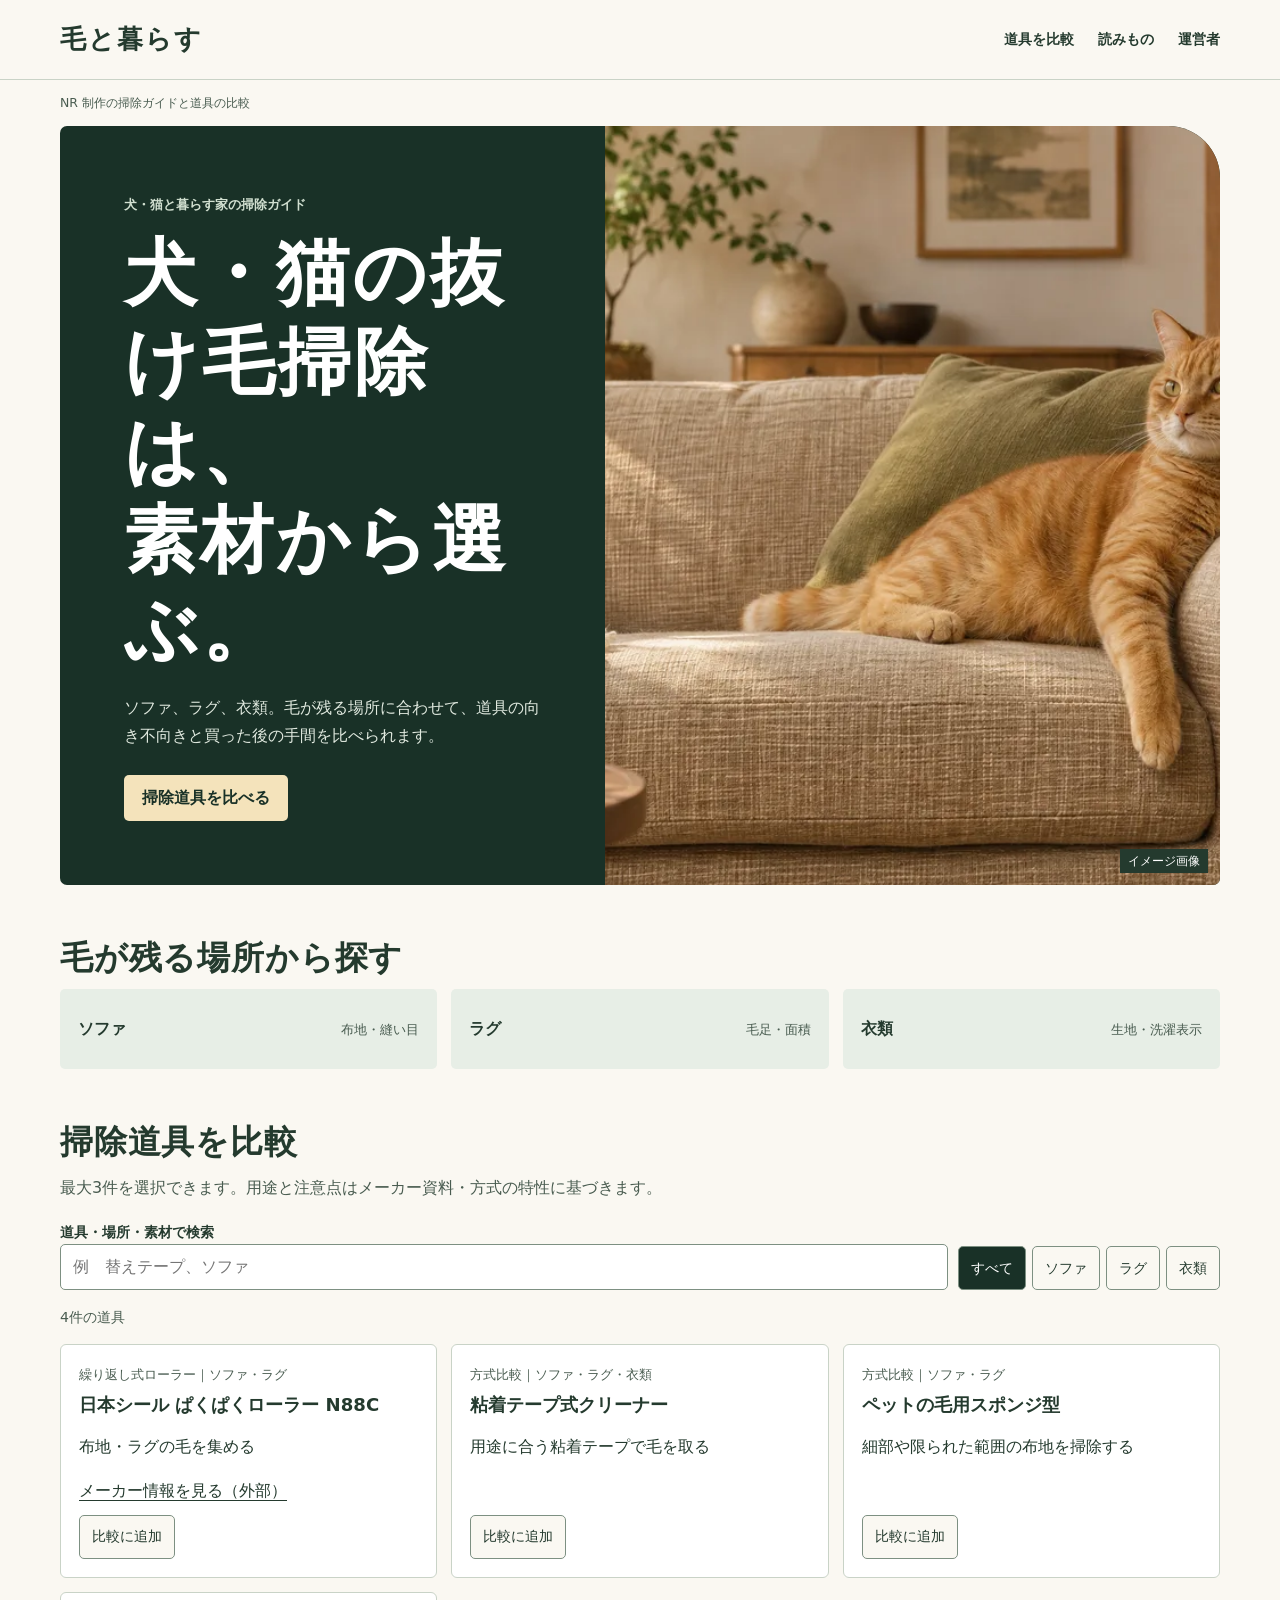
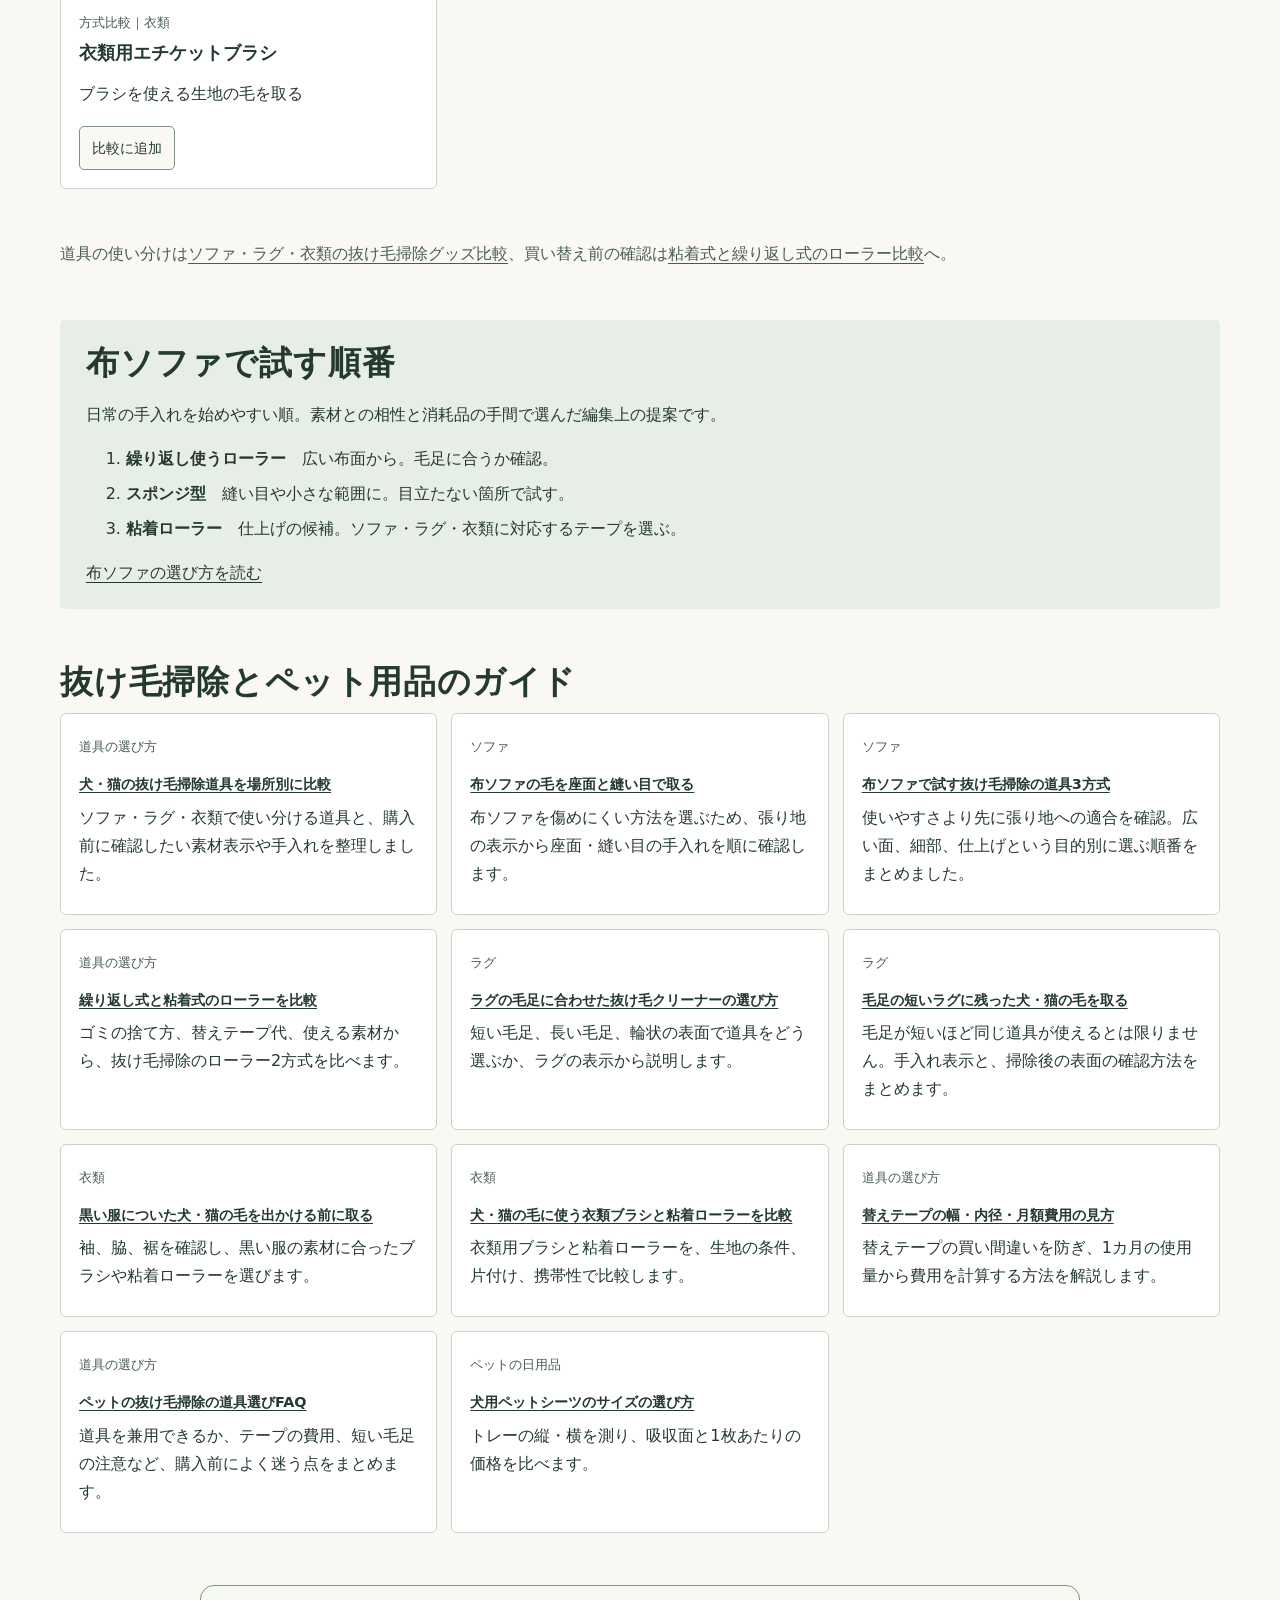
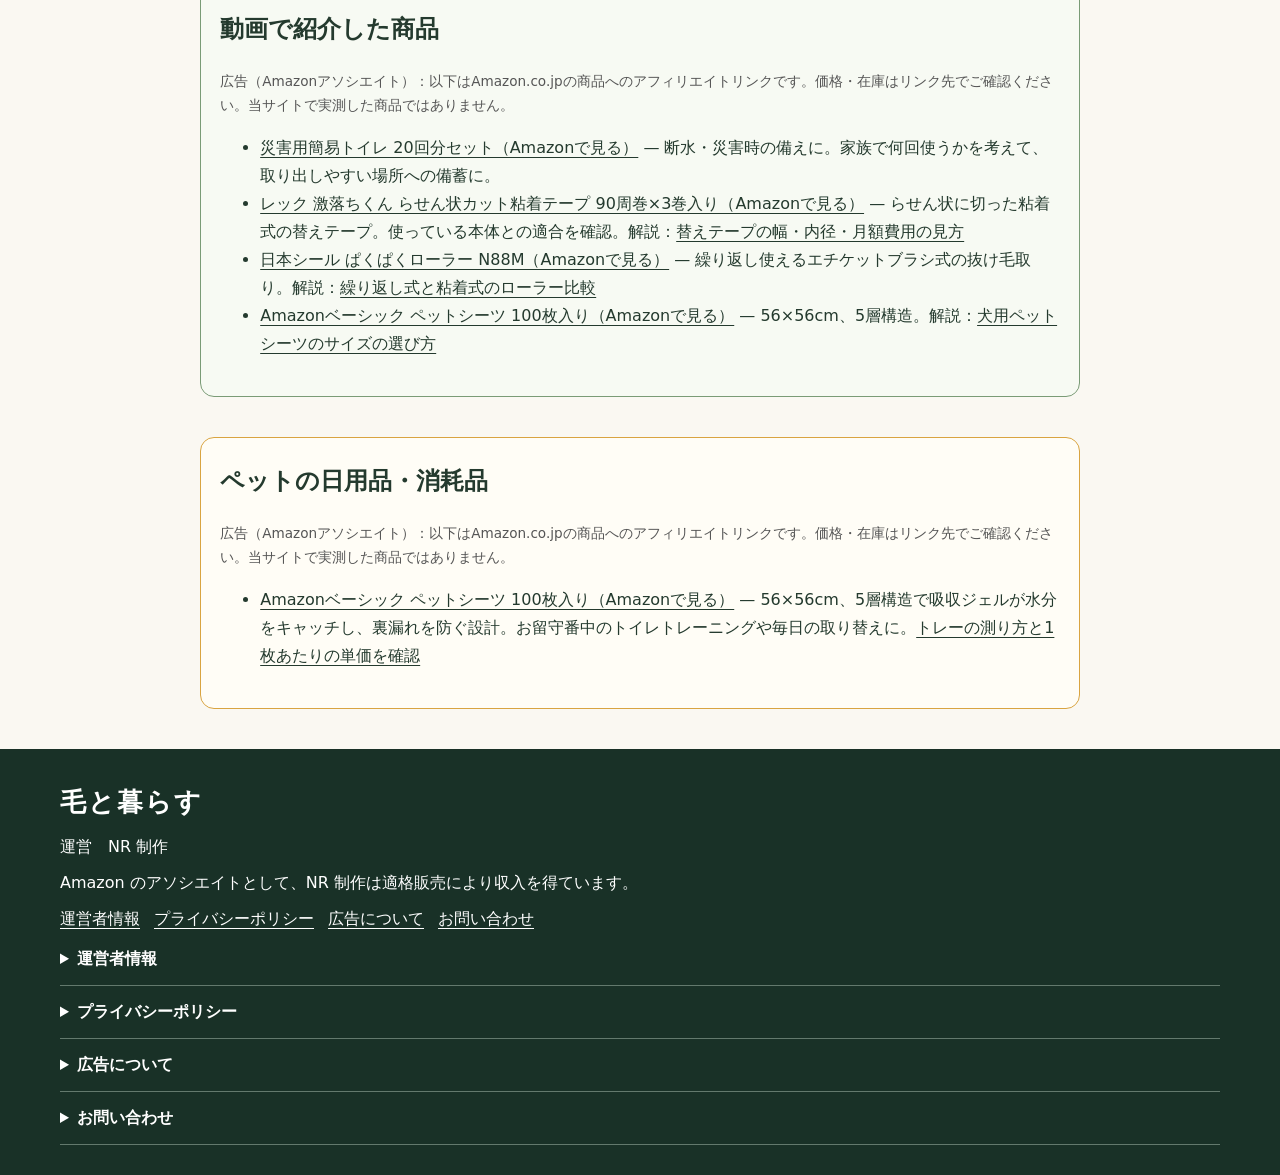
==== index.html @ 3b53f688 "毛と暮らすの検索向けメタデータと商品比較ガイドを強化" ====
<!doctype html>
<html lang="ja">
<head>
<meta charset="utf-8">
<meta name="viewport" content="width=device-width, initial-scale=1">

<meta name="description" content="犬・猫の抜け毛を布ソファ・ラグ・服から取る方法を場所別に解説。粘着ローラー、繰り返し式ローラー、衣類ブラシを比較できます。">
<title>犬・猫の抜け毛掃除ガイド｜ソファ・ラグ・服の毛取り｜毛と暮らす</title><link rel="canonical" href="https://higenori36-beep.github.io/ketokurasu/">
<meta property="og:locale" content="ja_JP">
<meta property="og:site_name" content="毛と暮らす">
<meta property="og:type" content="website">
<meta property="og:title" content="犬・猫の抜け毛掃除ガイド｜ソファ・ラグ・服の毛取り｜毛と暮らす">
<meta property="og:description" content="犬・猫の抜け毛を布ソファ・ラグ・服から取る方法を場所別に解説。粘着ローラー、繰り返し式ローラー、衣類ブラシを比較できます。">
<meta property="og:url" content="https://higenori36-beep.github.io/ketokurasu/">
<meta property="og:image" content="https://higenori36-beep.github.io/ketokurasu/assets/sofa-cat.webp">
<meta property="og:image:width" content="1000">
<meta property="og:image:height" content="667">
<meta property="og:image:alt" content="リネン調のソファでくつろぐ茶トラの猫">
<meta name="twitter:card" content="summary_large_image">
<script type="application/ld+json">
{
  "@context": "https://schema.org",
  "@type": "WebSite",
  "name": "毛と暮らす",
  "url": "https://higenori36-beep.github.io/ketokurasu/",
  "inLanguage": "ja"
}
</script>
<style>
:root{--ink:#243a2e;--deep:#193127;--pale:#e7eee6;--bg:#faf8f2;--white:#fff;--line:#c9d3c7;--soft:#495c50;--warm:#f4e3bb}
*{box-sizing:border-box}body{margin:0;background:var(--bg);color:var(--ink);font:16px/1.75 system-ui,"Yu Gothic",Meiryo,sans-serif}a{color:inherit;text-underline-offset:.24em}button,input{font:inherit;color:inherit}button{cursor:pointer}button:focus-visible,a:focus-visible,input:focus-visible,summary:focus-visible{outline:3px solid #9d4e20;outline-offset:4px}img{display:block;width:100%;object-fit:cover}.wrap{width:min(1160px,calc(100% - 56px));margin:auto}.skip{position:absolute;left:12px;top:-100px;background:white;padding:8px;z-index:5}.skip:focus{top:8px}.sitehead{border-bottom:1px solid var(--line)}.headinner{min-height:79px;display:flex;align-items:center;justify-content:space-between;gap:12px}.brand{font-family:"Yu Mincho","Hiragino Mincho ProN",serif;font-weight:800;font-size:1.65rem;text-decoration:none;letter-spacing:.08em}.headinner nav{display:flex;gap:24px;font-size:.89rem;font-weight:650;flex-wrap:wrap}.headinner nav a{text-decoration:none}.notice{font-size:.78rem;margin:12px auto;color:var(--soft)}
.hero{display:grid;grid-template-columns:.94fr 1.06fr;overflow:hidden;border-radius:7px 52px 7px 7px;background:var(--deep);color:#fff}.herotext{padding:clamp(25px,5vw,68px);align-self:center}.herotext small{color:#d1dfd0;font-weight:740}.hero h1{font-family:"Yu Mincho","Hiragino Mincho ProN",serif;line-height:1.22;font-size:clamp(2.25rem,5.7vw,4.75rem);letter-spacing:.04em;margin:11px 0 20px}.hero p{margin:0 0 25px;color:#e0e9df}.hero figure{margin:0;position:relative;min-height:340px}.hero img{height:100%;position:absolute;inset:0;object-position:60% center}.hero figcaption{position:absolute;bottom:12px;right:12px;background:#243a2e;color:white;font-size:.72rem;padding:2px 8px}.cta{display:inline-flex;align-items:center;min-height:44px;border:1px solid transparent;padding:8px 17px;border-radius:5px;background:var(--warm);color:var(--deep);font-weight:750;text-decoration:none}.section{margin:52px 0}.section h2{font-size:clamp(1.4rem,3vw,2.05rem);line-height:1.3;margin:0 0 10px;letter-spacing:.025em}.sectionintro{color:var(--soft);margin:0 0 18px}
.places,.articles,.products{display:grid;grid-template-columns:repeat(3,minmax(0,1fr));gap:14px}.place{background:var(--pale);padding:15px 18px;min-height:80px;display:flex;align-items:center;justify-content:space-between;border-radius:5px;text-decoration:none;font-weight:750}.place span{font-size:.83rem;color:var(--soft);font-weight:500}
.tools{display:flex;flex-wrap:wrap;gap:10px;align-items:flex-end;margin:15px 0}.search{flex:1 1 235px}.search label{display:block;font-size:.86rem;font-weight:750}.search input{width:100%;min-height:44px;background:white;border-radius:5px;border:1px solid #7d9082;padding:8px 12px}.tabs{display:flex;gap:6px;flex-wrap:wrap}.pill,.comparebtn{border:1px solid #7d9082;background:var(--bg);border-radius:5px;padding:6px 12px;min-height:44px;font-size:.89rem}.pill[aria-pressed=true],.comparebtn[aria-pressed=true]{background:var(--deep);color:white}.status{min-height:1.6em;color:var(--soft);font-size:.88rem}.tile{padding:18px;background:white;border:1px solid var(--line);border-radius:6px}.tile h3{line-height:1.35;font-size:1.13rem;margin:7px 0}.tile p{margin:8px 0}.tile small{color:var(--soft)}.tile a{display:inline-block;margin-top:8px}.tile .comparebtn{margin-top:10px;display:block}.product-actions{margin-top:auto}.products .tile{display:flex;flex-direction:column}.tablewrap{overflow-x:auto}.data{border-collapse:collapse;width:100%;margin:12px 0;background:white}.data th,.data td{padding:9px 12px;text-align:left;border:1px solid var(--line);vertical-align:top;min-width:122px}.data th{background:var(--pale)}.ranking{padding:22px 26px;background:var(--pale);border-radius:5px}.ranking li{margin:7px 0}.articles .tile a{font-size:.9rem}.articles .tile a span{position:absolute;width:1px;height:1px;overflow:hidden;clip-path:inset(50%);white-space:nowrap}.articles details{margin:10px 0 0}.articles summary{font-weight:750;cursor:pointer}.articles details h4{margin:12px 0 0}.articles details p{font-size:.92rem}.sitefoot{background:var(--deep);color:white;padding:30px 0}.sitefoot p{margin:8px 0}.sitefoot nav{display:flex;flex-wrap:wrap;gap:14px}.sitefoot details{padding:12px 0;border-bottom:1px solid #63796d}.sitefoot summary{cursor:pointer;font-weight:750}.sitefoot details p{max-width:730px}.muted{color:var(--soft)}[hidden]{display:none!important}
@media(max-width:730px){.wrap{width:calc(100% - 28px)}.headinner{min-height:70px;gap:9px}.brand{font-size:1.36rem}.headinner nav{gap:9px;font-size:.75rem}.hero{grid-template-columns:1fr;border-radius:6px 32px 6px 6px}.hero figure{min-height:220px;aspect-ratio:1.65}.hero h1{margin:9px 0 13px}.hero p{margin-bottom:16px}.section{margin:34px 0}.places{gap:6px}.place{display:block;min-height:61px;padding:8px;font-size:.93rem}.place span{display:block;font-size:.73rem}.articles,.products{grid-template-columns:1fr}.tile{padding:15px}}
</style>
</head>
<body>
<a class="skip" href="#main">本文へ</a>
<header class="sitehead"><div class="wrap headinner"><a class="brand" href="#main">毛と暮らす</a><nav aria-label="主要メニュー"><a href="#catalog">道具を比較</a><a href="#guides">読みもの</a><a href="#about">運営者</a></nav></div></header>
<p class="wrap notice">NR 制作の掃除ガイドと道具の比較</p>
<main class="wrap" id="main">
<section class="hero" aria-labelledby="title"><div class="herotext"><small>犬・猫と暮らす家の掃除ガイド</small><h1 id="title">犬・猫の抜け毛掃除は、<br>素材から選ぶ。</h1><p>ソファ、ラグ、衣類。毛が残る場所に合わせて、道具の向き不向きと買った後の手間を比べられます。</p><a class="cta" href="#catalog">掃除道具を比べる</a></div><figure><img src="assets/sofa-cat.webp" alt="リネン調のソファでくつろぐ茶トラの猫" width="1000" height="667" fetchpriority="high"><figcaption>イメージ画像</figcaption></figure></section>
<section class="section" aria-labelledby="places-title"><h2 id="places-title">毛が残る場所から探す</h2><div class="places"><a class="place" data-place="ソファ" href="#catalog">ソファ <span>布地・縫い目</span></a><a class="place" data-place="ラグ" href="#catalog">ラグ <span>毛足・面積</span></a><a class="place" data-place="衣類" href="#catalog">衣類 <span>生地・洗濯表示</span></a></div></section>
<section class="section" id="catalog" aria-labelledby="catalog-title"><h2 id="catalog-title">掃除道具を比較</h2><p class="sectionintro">最大3件を選択できます。用途と注意点はメーカー資料・方式の特性に基づきます。</p>
<div class="tools"><div class="search"><label for="query">道具・場所・素材で検索</label><input id="query" type="search" placeholder="例　替えテープ、ソファ"></div><div class="tabs" aria-label="場所で絞り込む"><button class="pill" data-filter="すべて" aria-pressed="true">すべて</button><button class="pill" data-filter="ソファ" aria-pressed="false">ソファ</button><button class="pill" data-filter="ラグ" aria-pressed="false">ラグ</button><button class="pill" data-filter="衣類" aria-pressed="false">衣類</button></div></div>
<p class="status" id="results" role="status"></p>
<div class="products" id="products"></div>
<p class="status" id="compare-status" role="status"></p>
<div id="comparison" hidden><h3>選んだ道具</h3><div class="tablewrap" tabindex="0" role="region" aria-label="比較表"><table class="data"><thead><tr><th scope="col">道具</th><th scope="col">対象</th><th scope="col">消耗品・手入れ</th><th scope="col">購入前の注意</th></tr></thead><tbody id="compare-body"></tbody></table></div><button class="pill" id="clear">比較をクリア</button></div>
<p class="sectionintro">道具の使い分けは<a href="guide/tools-by-surface.html">ソファ・ラグ・衣類の抜け毛掃除グッズ比較</a>、買い替え前の確認は<a href="guide/roller-types.html">粘着式と繰り返し式のローラー比較</a>へ。</p>
<noscript><p>絞り込みと選択式の比較表を使うにはJavaScriptを有効にしてください。</p></noscript></section>
<section class="section ranking" aria-labelledby="rank-title"><h2 id="rank-title">布ソファで試す順番</h2><p>日常の手入れを始めやすい順。素材との相性と消耗品の手間で選んだ編集上の提案です。</p><ol><li><strong>繰り返し使うローラー</strong>　広い布面から。毛足に合うか確認。</li><li><strong>スポンジ型</strong>　縫い目や小さな範囲に。目立たない箇所で試す。</li><li><strong>粘着ローラー</strong>　仕上げの候補。ソファ・ラグ・衣類に対応するテープを選ぶ。</li></ol><a href="guide/sofa-seams.html">布ソファの選び方を読む</a></section>
<section class="section" id="guides"><h2>抜け毛掃除とペット用品のガイド</h2><div class="articles"><article class="tile"><small>道具の選び方</small><h3><a href="guide/tools-by-surface.html">犬・猫の抜け毛掃除道具を場所別に比較</a></h3><p>ソファ・ラグ・衣類で使い分ける道具と、購入前に確認したい素材表示や手入れを整理しました。</p></article><article class="tile"><small>ソファ</small><h3><a href="guide/sofa-seams.html">布ソファの毛を座面と縫い目で取る</a></h3><p>布ソファを傷めにくい方法を選ぶため、張り地の表示から座面・縫い目の手入れを順に確認します。</p></article><article class="tile"><small>ソファ</small><h3><a href="guide/sofa-order.html">布ソファで試す抜け毛掃除の道具3方式</a></h3><p>使いやすさより先に張り地への適合を確認。広い面、細部、仕上げという目的別に選ぶ順番をまとめました。</p></article><article class="tile"><small>道具の選び方</small><h3><a href="guide/roller-types.html">繰り返し式と粘着式のローラーを比較</a></h3><p>ゴミの捨て方、替えテープ代、使える素材から、抜け毛掃除のローラー2方式を比べます。</p></article><article class="tile"><small>ラグ</small><h3><a href="guide/rug-pile.html">ラグの毛足に合わせた抜け毛クリーナーの選び方</a></h3><p>短い毛足、長い毛足、輪状の表面で道具をどう選ぶか、ラグの表示から説明します。</p></article><article class="tile"><small>ラグ</small><h3><a href="guide/short-rug.html">毛足の短いラグに残った犬・猫の毛を取る</a></h3><p>毛足が短いほど同じ道具が使えるとは限りません。手入れ表示と、掃除後の表面の確認方法をまとめます。</p></article><article class="tile"><small>衣類</small><h3><a href="guide/black-clothes.html">黒い服についた犬・猫の毛を出かける前に取る</a></h3><p>袖、脇、裾を確認し、黒い服の素材に合ったブラシや粘着ローラーを選びます。</p></article><article class="tile"><small>衣類</small><h3><a href="guide/clothes-tools.html">犬・猫の毛に使う衣類ブラシと粘着ローラーを比較</a></h3><p>衣類用ブラシと粘着ローラーを、生地の条件、片付け、携帯性で比較します。</p></article><article class="tile"><small>道具の選び方</small><h3><a href="guide/tape-cost.html">替えテープの幅・内径・月額費用の見方</a></h3><p>替えテープの買い間違いを防ぎ、1カ月の使用量から費用を計算する方法を解説します。</p></article><article class="tile"><small>道具の選び方</small><h3><a href="guide/faq.html">ペットの抜け毛掃除の道具選びFAQ</a></h3><p>道具を兼用できるか、テープの費用、短い毛足の注意など、購入前によく迷う点をまとめます。</p></article><article class="tile"><small>ペットの日用品</small><h3><a href="guide/pet-sheet-sizing.html">犬用ペットシーツのサイズの選び方</a></h3><p>トレーの縦・横を測り、吸収面と1枚あたりの価格を比べます。</p></article></div></section>
<section aria-labelledby="intro-products-title" style="max-width:880px;margin:2.5rem auto;padding:1.4rem 1.2rem;border:1.5px solid #7a9b76;border-radius:14px;background:#f7faf3"><h2 id="intro-products-title" style="margin-top:0">動画で紹介した商品</h2><p style="font-size:.85rem;color:#555">広告（Amazonアソシエイト）：以下はAmazon.co.jpの商品へのアフィリエイトリンクです。価格・在庫はリンク先でご確認ください。当サイトで実測した商品ではありません。</p><ul><li><a href="https://www.amazon.co.jp/dp/B0H82D3BVZ?tag=ketokurasu-22" target="_blank" rel="sponsored nofollow noopener">災害用簡易トイレ 20回分セット（Amazonで見る）</a> — 断水・災害時の備えに。家族で何回使うかを考えて、取り出しやすい場所への備蓄に。</li><li><a href="https://www.amazon.co.jp/dp/B09H349V69?tag=ketokurasu-22" target="_blank" rel="sponsored nofollow noopener">レック 激落ちくん らせん状カット粘着テープ 90周巻×3巻入り（Amazonで見る）</a> — らせん状に切った粘着式の替えテープ。使っている本体との適合を確認。解説：<a href="guide/tape-cost.html">替えテープの幅・内径・月額費用の見方</a></li><li><a href="https://www.amazon.co.jp/dp/B0BT6VCS74?tag=ketokurasu-22" target="_blank" rel="sponsored nofollow noopener">日本シール ぱくぱくローラー N88M（Amazonで見る）</a> — 繰り返し使えるエチケットブラシ式の抜け毛取り。解説：<a href="guide/roller-types.html">繰り返し式と粘着式のローラー比較</a></li><li><a href="https://www.amazon.co.jp/dp/B00MW8G62E?tag=ketokurasu-22" target="_blank" rel="sponsored nofollow noopener">Amazonベーシック ペットシーツ 100枚入り（Amazonで見る）</a> — 56×56cm、5層構造。解説：<a href="guide/pet-sheet-sizing.html">犬用ペットシーツのサイズの選び方</a></li></ul></section>
<section aria-labelledby="consumables-title" style="max-width:880px;margin:2.5rem auto;padding:1.4rem 1.2rem;border:1.5px solid #d9a441;border-radius:14px;background:#fffdf6"><h2 id="consumables-title" style="margin-top:0">ペットの日用品・消耗品</h2><p style="font-size:.85rem;color:#555">広告（Amazonアソシエイト）：以下はAmazon.co.jpの商品へのアフィリエイトリンクです。価格・在庫はリンク先でご確認ください。当サイトで実測した商品ではありません。</p><ul><li><a href="https://www.amazon.co.jp/dp/B00MW8G62E?tag=ketokurasu-22" target="_blank" rel="sponsored nofollow noopener">Amazonベーシック ペットシーツ 100枚入り（Amazonで見る）</a> — 56×56cm、5層構造で吸収ジェルが水分をキャッチし、裏漏れを防ぐ設計。お留守番中のトイレトレーニングや毎日の取り替えに。<a href="guide/pet-sheet-sizing.html">トレーの測り方と1枚あたりの単価を確認</a></li></ul></section>
</main>
<footer class="sitefoot"><div class="wrap"><a class="brand" href="#main">毛と暮らす</a><p>運営　NR 制作</p><p>Amazon のアソシエイトとして、NR 制作は適格販売により収入を得ています。</p><nav aria-label="サイト情報"><a href="#about">運営者情報</a><a href="#privacy">プライバシーポリシー</a><a href="#ad">広告について</a><a href="#contact">お問い合わせ</a></nav>
<details id="about"><summary>運営者情報</summary><p>NR 制作が、犬・猫と暮らす家庭向けに掃除道具の選び方を編集します。本サイトの記事は用品の方式や公開資料に基づいています。実測レビューを掲載する際は、方法・日付・使用条件を明記します。</p></details>
<details id="privacy"><summary>プライバシーポリシー</summary><p>このサイトではアクセス解析、Cookie保存、個人情報の入力・送信を行いません。検索と比較の操作は画面内で処理されます。外部サイトを開いた後はそのサイトの方針に従います。</p></details>
<details id="ad"><summary>広告について</summary><p>アフィリエイトリンクを掲載する記事では、記事冒頭と購入導線の周辺に広告であることを表示します。「メーカー情報を見る」はメーカー資料への通常リンクです。</p></details>
<details id="contact"><summary>お問い合わせ</summary><p>サイトへの訂正依頼・掲載に関するお問い合わせは、<a href="https://docs.google.com/forms/d/e/1FAIpQLSdZxUIPMgfiFRK9VHk4wvjQtaKf8cJISvDH4ritaTibMHwMAw/viewform" target="_blank" rel="noopener">お問い合わせフォーム</a>からお送りください。</p></details>
</div></footer>
<script>
const products=[
 {id:"n88c",name:"日本シール ぱくぱくローラー N88C",type:"繰り返し式ローラー",places:["ソファ","ラグ"],use:"布地・ラグの毛を集める",care:"替えテープ不要。集めた毛を捨てる",caution:"硬い床、極端に短い毛足、衣類に不向き。ブラシは水洗い不可。",url:"https://nipponseal.co.jp/column/810"},
 {id:"sticky",name:"粘着テープ式クリーナー",type:"方式比較",places:["ソファ","ラグ","衣類"],use:"用途に合う粘着テープで毛を取る",care:"替えテープが必要。適合幅・１枚あたりの費用を確認",caution:"粘着の強さや対応面は型による。使用面の表示と照合。"},
 {id:"sponge",name:"ペットの毛用スポンジ型",type:"方式比較",places:["ソファ","ラグ"],use:"細部や限られた範囲の布地を掃除する",care:"素材に応じて本体のゴミを落とす。洗い方は型で確認",caution:"摩擦に弱い素材は使用可否を確認。"},
 {id:"clothes",name:"衣類用エチケットブラシ",type:"方式比較",places:["衣類"],use:"ブラシを使える生地の毛を取る",care:"付いた毛を除去する。手入れ方法は型で確認",caution:"起毛やデリケートな素材は衣類・道具の表示を確認。"}
];
const selected=new Set();
let filter="すべて";
const query=document.querySelector("#query");
const catalog=document.querySelector("#products");
const results=document.querySelector("#results");
const comparison=document.querySelector("#comparison");
const status=document.querySelector("#compare-status");
function renderCatalog(restoreId){
 const terms=query.value.normalize("NFKC").toLowerCase().trim().split(/\s+/).filter(Boolean);
 const visible=products.filter(item=>{
  const words=[item.name,item.type,...item.places,item.use,item.care,item.caution].join(" ").normalize("NFKC").toLowerCase();
  return (filter==="すべて"||item.places.includes(filter))&&terms.every(term=>words.includes(term));
 });
 results.textContent=visible.length?visible.length+"件の道具":"該当する道具がありません。検索語を変更するか「すべて」を選んでください。";
 catalog.innerHTML=visible.map(item=>'<article class="tile"><small>'+item.type+'｜'+item.places.join("・")+'</small><h3>'+item.name+'</h3><p>'+item.use+'</p><div class="product-actions">'+(item.url?'<a href="'+item.url+'" target="_blank" rel="noopener noreferrer">メーカー情報を見る（外部）</a>':'')+'<button class="comparebtn" data-id="'+item.id+'" aria-pressed="'+selected.has(item.id)+'">'+(selected.has(item.id)?"比較から外す":"比較に追加")+'</button></div></article>').join("");
 if(restoreId)catalog.querySelector('[data-id="'+restoreId+'"]')?.focus();
}
function renderComparison(){
 const rows=Array.from(selected,id=>products.find(item=>item.id===id));
 comparison.hidden=rows.length===0;
 status.textContent=rows.length?rows.length+"件を比較中（最大3件）":"";
 document.querySelector("#compare-body").innerHTML=rows.map(item=>'<tr><th scope="row">'+item.name+'</th><td>'+item.places.join("・")+'</td><td>'+item.care+'</td><td>'+item.caution+'</td></tr>').join("");
}
function setFilter(value){
 filter=value;
 document.querySelectorAll("[data-filter]").forEach(button=>button.setAttribute("aria-pressed",String(button.dataset.filter===value)));
 renderCatalog();
}
query.addEventListener("input",()=>renderCatalog());
document.querySelectorAll("[data-filter]").forEach(button=>button.addEventListener("click",()=>setFilter(button.dataset.filter)));
document.querySelectorAll("[data-place]").forEach(link=>link.addEventListener("click",()=>{query.value="";setFilter(link.dataset.place);}));
catalog.addEventListener("click",event=>{
 const button=event.target.closest("button[data-id]");
 if(!button)return;
 const id=button.dataset.id;
 if(selected.has(id))selected.delete(id);
 else if(selected.size<3)selected.add(id);
 else {status.textContent="最大3件です。選択中の道具を1件外してから追加してください。";return;}
 renderCatalog(id);
 renderComparison();
});
document.querySelector("#clear").addEventListener("click",()=>{selected.clear();renderCatalog();renderComparison();query.focus();});
function openSection(){
 const hash=location.hash.slice(1);
 const section=document.getElementById(hash);
 if(section?.tagName==="DETAILS")section.open=true;
}
document.querySelectorAll('a[href^="#"]').forEach(link=>link.addEventListener("click",()=>{
 const section=document.getElementById(link.hash.slice(1));
 if(section?.tagName==="DETAILS")section.open=true;
}));
window.addEventListener("hashchange",openSection);
openSection();
renderCatalog();
</script>
</body>
</html>
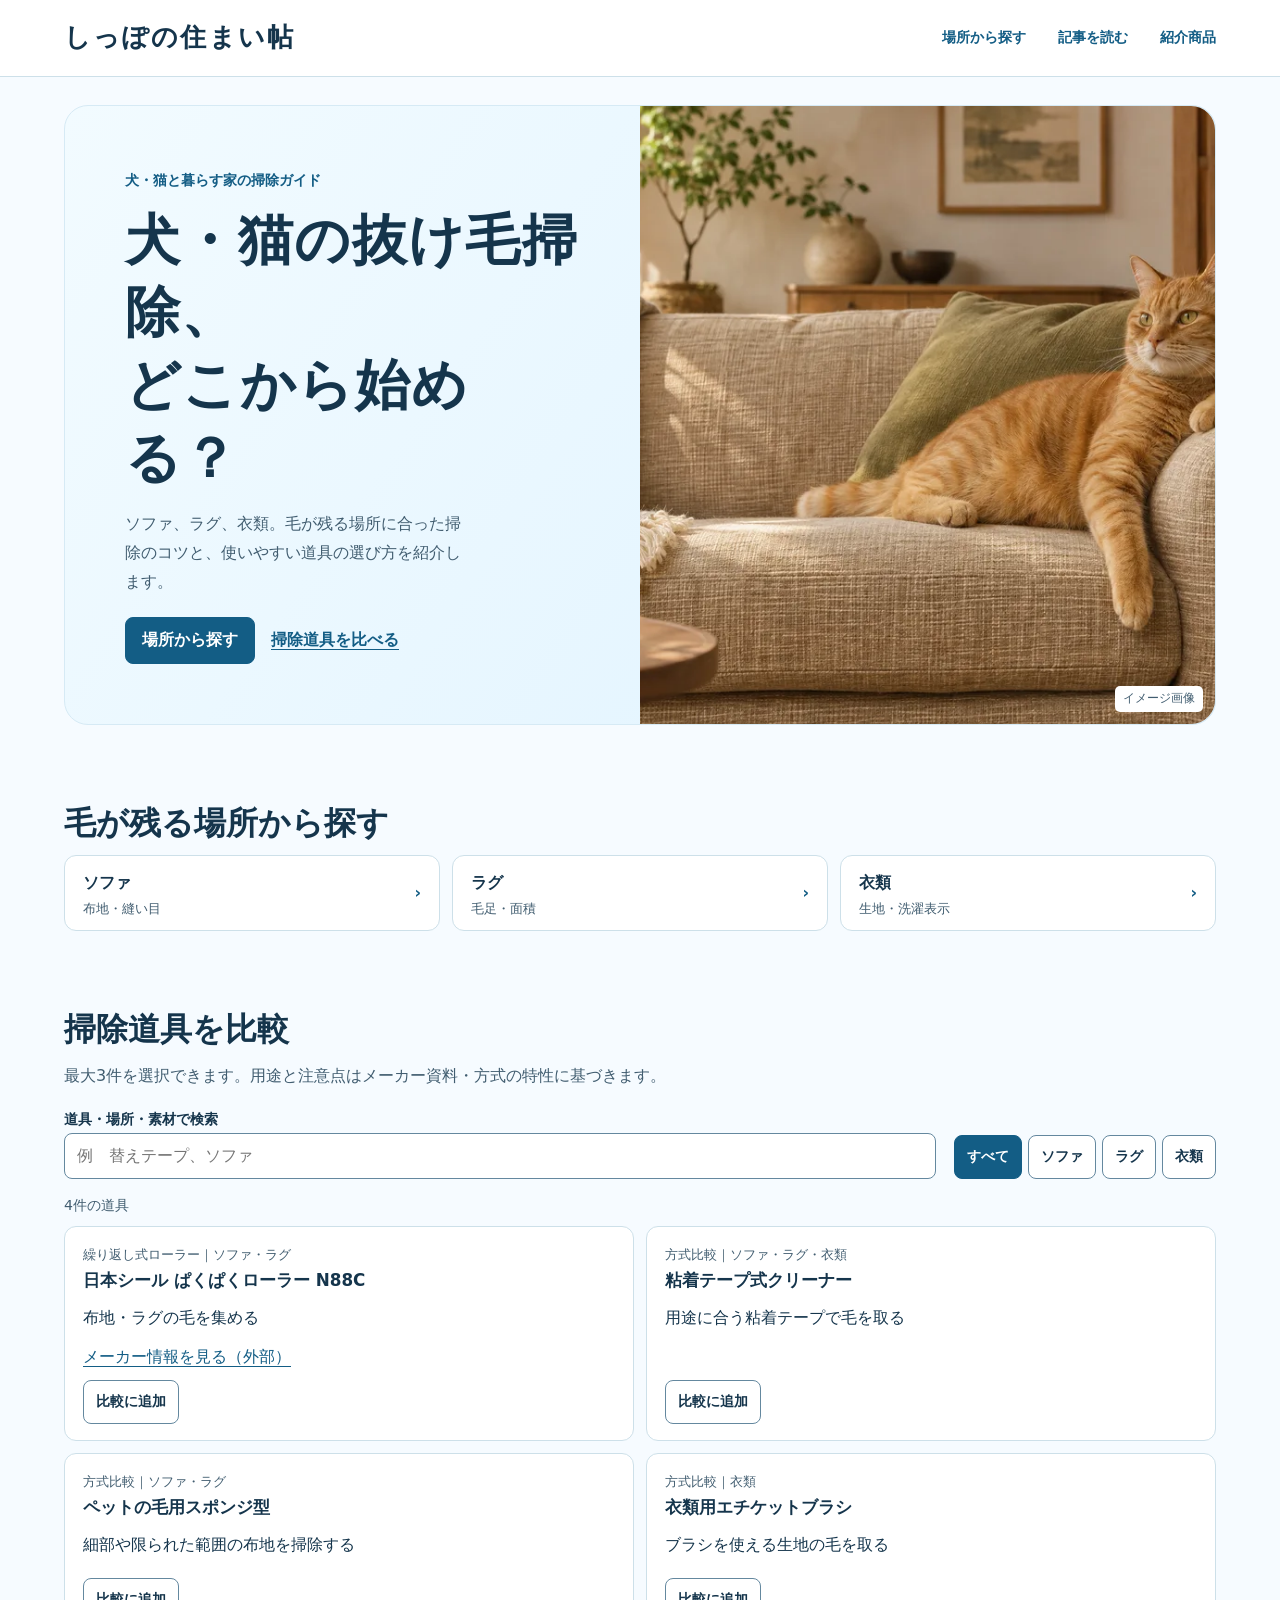
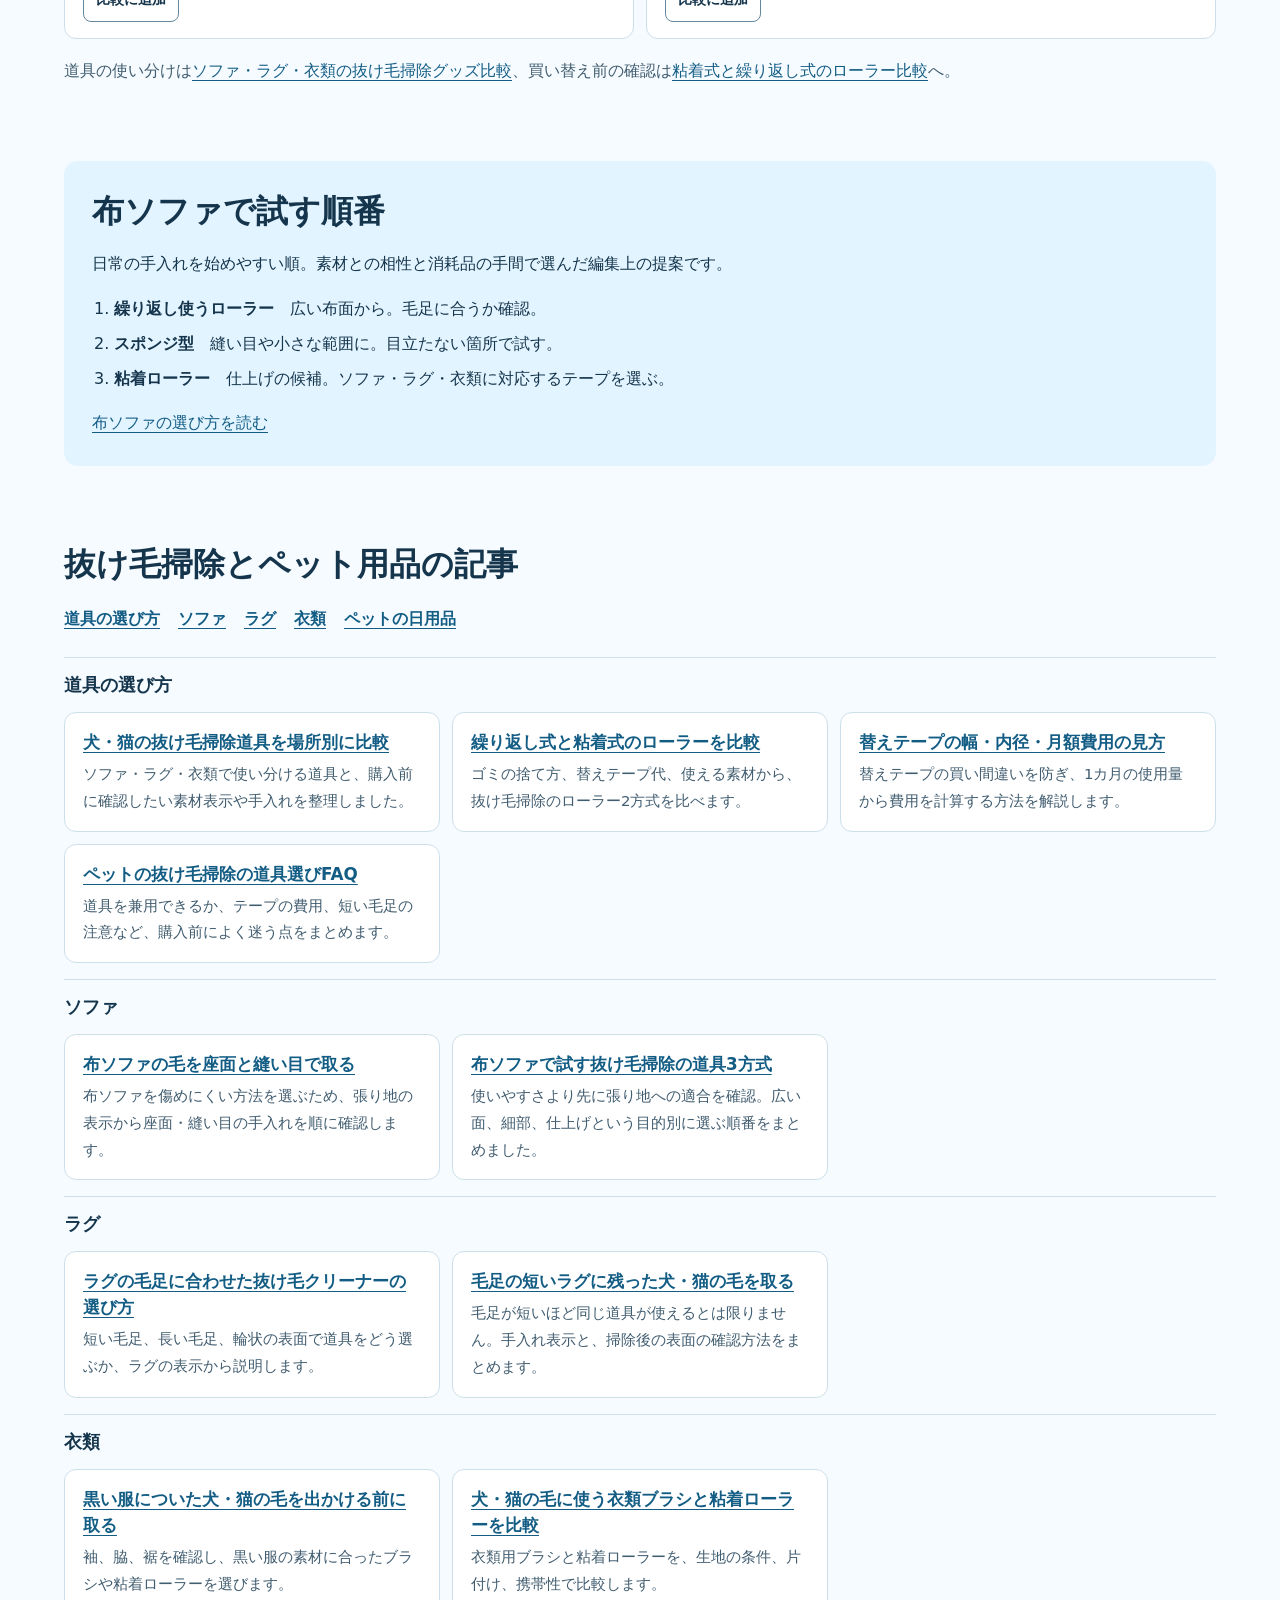
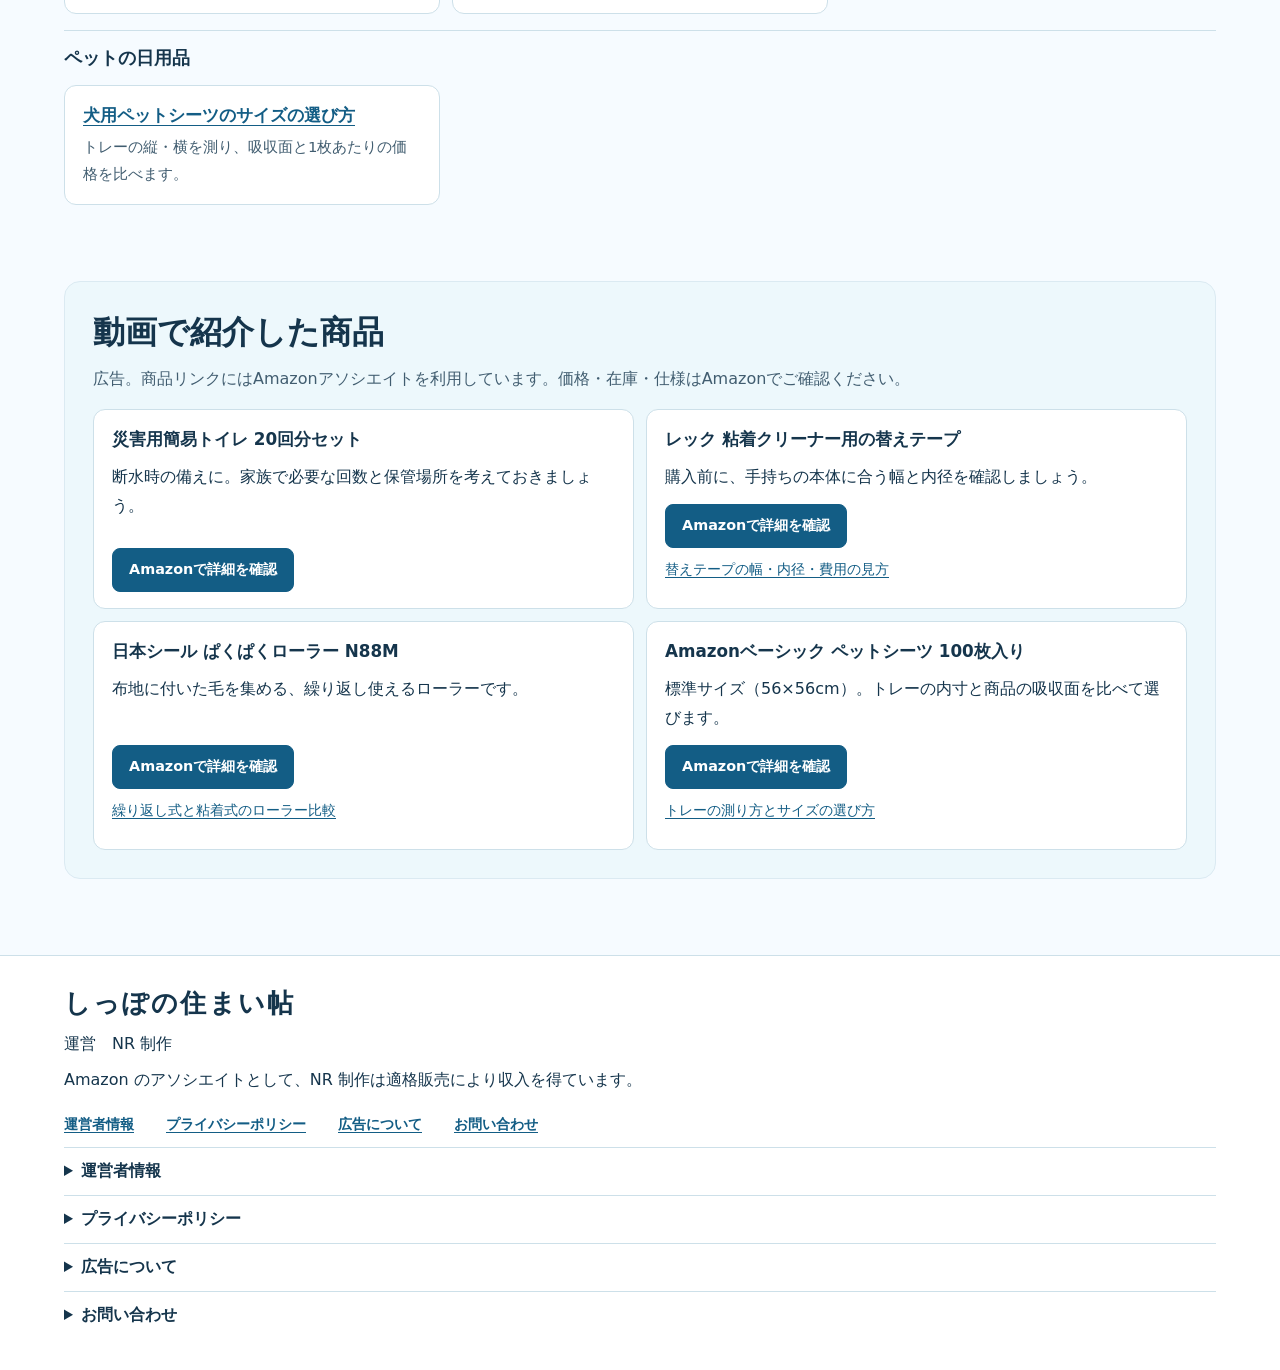
==== commit cdfc41db: "しっぽの住まい帖に改名し、全ページを水色と白のデザインに更新" ====
--- a/index.html
+++ b/index.html
@@ -5,11 +5,11 @@
 <meta name="viewport" content="width=device-width, initial-scale=1">
 
 <meta name="description" content="犬・猫の抜け毛を布ソファ・ラグ・服から取る方法を場所別に解説。粘着ローラー、繰り返し式ローラー、衣類ブラシを比較できます。">
-<title>犬・猫の抜け毛掃除ガイド｜ソファ・ラグ・服の毛取り｜毛と暮らす</title><link rel="canonical" href="https://higenori36-beep.github.io/ketokurasu/">
+<title>犬・猫の抜け毛掃除ガイド｜ソファ・ラグ・服の毛取り｜しっぽの住まい帖</title><link rel="canonical" href="https://higenori36-beep.github.io/ketokurasu/">
 <meta property="og:locale" content="ja_JP">
-<meta property="og:site_name" content="毛と暮らす">
+<meta property="og:site_name" content="しっぽの住まい帖">
 <meta property="og:type" content="website">
-<meta property="og:title" content="犬・猫の抜け毛掃除ガイド｜ソファ・ラグ・服の毛取り｜毛と暮らす">
+<meta property="og:title" content="犬・猫の抜け毛掃除ガイド｜ソファ・ラグ・服の毛取り｜しっぽの住まい帖">
 <meta property="og:description" content="犬・猫の抜け毛を布ソファ・ラグ・服から取る方法を場所別に解説。粘着ローラー、繰り返し式ローラー、衣類ブラシを比較できます。">
 <meta property="og:url" content="https://higenori36-beep.github.io/ketokurasu/">
 <meta property="og:image" content="https://higenori36-beep.github.io/ketokurasu/assets/sofa-cat.webp">
@@ -21,41 +21,136 @@
 {
   "@context": "https://schema.org",
   "@type": "WebSite",
-  "name": "毛と暮らす",
+  "name": "しっぽの住まい帖",
   "url": "https://higenori36-beep.github.io/ketokurasu/",
   "inLanguage": "ja"
 }
 </script>
-<style>
-:root{--ink:#243a2e;--deep:#193127;--pale:#e7eee6;--bg:#faf8f2;--white:#fff;--line:#c9d3c7;--soft:#495c50;--warm:#f4e3bb}
-*{box-sizing:border-box}body{margin:0;background:var(--bg);color:var(--ink);font:16px/1.75 system-ui,"Yu Gothic",Meiryo,sans-serif}a{color:inherit;text-underline-offset:.24em}button,input{font:inherit;color:inherit}button{cursor:pointer}button:focus-visible,a:focus-visible,input:focus-visible,summary:focus-visible{outline:3px solid #9d4e20;outline-offset:4px}img{display:block;width:100%;object-fit:cover}.wrap{width:min(1160px,calc(100% - 56px));margin:auto}.skip{position:absolute;left:12px;top:-100px;background:white;padding:8px;z-index:5}.skip:focus{top:8px}.sitehead{border-bottom:1px solid var(--line)}.headinner{min-height:79px;display:flex;align-items:center;justify-content:space-between;gap:12px}.brand{font-family:"Yu Mincho","Hiragino Mincho ProN",serif;font-weight:800;font-size:1.65rem;text-decoration:none;letter-spacing:.08em}.headinner nav{display:flex;gap:24px;font-size:.89rem;font-weight:650;flex-wrap:wrap}.headinner nav a{text-decoration:none}.notice{font-size:.78rem;margin:12px auto;color:var(--soft)}
-.hero{display:grid;grid-template-columns:.94fr 1.06fr;overflow:hidden;border-radius:7px 52px 7px 7px;background:var(--deep);color:#fff}.herotext{padding:clamp(25px,5vw,68px);align-self:center}.herotext small{color:#d1dfd0;font-weight:740}.hero h1{font-family:"Yu Mincho","Hiragino Mincho ProN",serif;line-height:1.22;font-size:clamp(2.25rem,5.7vw,4.75rem);letter-spacing:.04em;margin:11px 0 20px}.hero p{margin:0 0 25px;color:#e0e9df}.hero figure{margin:0;position:relative;min-height:340px}.hero img{height:100%;position:absolute;inset:0;object-position:60% center}.hero figcaption{position:absolute;bottom:12px;right:12px;background:#243a2e;color:white;font-size:.72rem;padding:2px 8px}.cta{display:inline-flex;align-items:center;min-height:44px;border:1px solid transparent;padding:8px 17px;border-radius:5px;background:var(--warm);color:var(--deep);font-weight:750;text-decoration:none}.section{margin:52px 0}.section h2{font-size:clamp(1.4rem,3vw,2.05rem);line-height:1.3;margin:0 0 10px;letter-spacing:.025em}.sectionintro{color:var(--soft);margin:0 0 18px}
-.places,.articles,.products{display:grid;grid-template-columns:repeat(3,minmax(0,1fr));gap:14px}.place{background:var(--pale);padding:15px 18px;min-height:80px;display:flex;align-items:center;justify-content:space-between;border-radius:5px;text-decoration:none;font-weight:750}.place span{font-size:.83rem;color:var(--soft);font-weight:500}
-.tools{display:flex;flex-wrap:wrap;gap:10px;align-items:flex-end;margin:15px 0}.search{flex:1 1 235px}.search label{display:block;font-size:.86rem;font-weight:750}.search input{width:100%;min-height:44px;background:white;border-radius:5px;border:1px solid #7d9082;padding:8px 12px}.tabs{display:flex;gap:6px;flex-wrap:wrap}.pill,.comparebtn{border:1px solid #7d9082;background:var(--bg);border-radius:5px;padding:6px 12px;min-height:44px;font-size:.89rem}.pill[aria-pressed=true],.comparebtn[aria-pressed=true]{background:var(--deep);color:white}.status{min-height:1.6em;color:var(--soft);font-size:.88rem}.tile{padding:18px;background:white;border:1px solid var(--line);border-radius:6px}.tile h3{line-height:1.35;font-size:1.13rem;margin:7px 0}.tile p{margin:8px 0}.tile small{color:var(--soft)}.tile a{display:inline-block;margin-top:8px}.tile .comparebtn{margin-top:10px;display:block}.product-actions{margin-top:auto}.products .tile{display:flex;flex-direction:column}.tablewrap{overflow-x:auto}.data{border-collapse:collapse;width:100%;margin:12px 0;background:white}.data th,.data td{padding:9px 12px;text-align:left;border:1px solid var(--line);vertical-align:top;min-width:122px}.data th{background:var(--pale)}.ranking{padding:22px 26px;background:var(--pale);border-radius:5px}.ranking li{margin:7px 0}.articles .tile a{font-size:.9rem}.articles .tile a span{position:absolute;width:1px;height:1px;overflow:hidden;clip-path:inset(50%);white-space:nowrap}.articles details{margin:10px 0 0}.articles summary{font-weight:750;cursor:pointer}.articles details h4{margin:12px 0 0}.articles details p{font-size:.92rem}.sitefoot{background:var(--deep);color:white;padding:30px 0}.sitefoot p{margin:8px 0}.sitefoot nav{display:flex;flex-wrap:wrap;gap:14px}.sitefoot details{padding:12px 0;border-bottom:1px solid #63796d}.sitefoot summary{cursor:pointer;font-weight:750}.sitefoot details p{max-width:730px}.muted{color:var(--soft)}[hidden]{display:none!important}
-@media(max-width:730px){.wrap{width:calc(100% - 28px)}.headinner{min-height:70px;gap:9px}.brand{font-size:1.36rem}.headinner nav{gap:9px;font-size:.75rem}.hero{grid-template-columns:1fr;border-radius:6px 32px 6px 6px}.hero figure{min-height:220px;aspect-ratio:1.65}.hero h1{margin:9px 0 13px}.hero p{margin-bottom:16px}.section{margin:34px 0}.places{gap:6px}.place{display:block;min-height:61px;padding:8px;font-size:.93rem}.place span{display:block;font-size:.73rem}.articles,.products{grid-template-columns:1fr}.tile{padding:15px}}
-</style>
+<link rel="stylesheet" href="assets/site.css">
+<link rel="stylesheet" href="assets/home.css">
 </head>
 <body>
 <a class="skip" href="#main">本文へ</a>
-<header class="sitehead"><div class="wrap headinner"><a class="brand" href="#main">毛と暮らす</a><nav aria-label="主要メニュー"><a href="#catalog">道具を比較</a><a href="#guides">読みもの</a><a href="#about">運営者</a></nav></div></header>
-<p class="wrap notice">NR 制作の掃除ガイドと道具の比較</p>
-<main class="wrap" id="main">
-<section class="hero" aria-labelledby="title"><div class="herotext"><small>犬・猫と暮らす家の掃除ガイド</small><h1 id="title">犬・猫の抜け毛掃除は、<br>素材から選ぶ。</h1><p>ソファ、ラグ、衣類。毛が残る場所に合わせて、道具の向き不向きと買った後の手間を比べられます。</p><a class="cta" href="#catalog">掃除道具を比べる</a></div><figure><img src="assets/sofa-cat.webp" alt="リネン調のソファでくつろぐ茶トラの猫" width="1000" height="667" fetchpriority="high"><figcaption>イメージ画像</figcaption></figure></section>
-<section class="section" aria-labelledby="places-title"><h2 id="places-title">毛が残る場所から探す</h2><div class="places"><a class="place" data-place="ソファ" href="#catalog">ソファ <span>布地・縫い目</span></a><a class="place" data-place="ラグ" href="#catalog">ラグ <span>毛足・面積</span></a><a class="place" data-place="衣類" href="#catalog">衣類 <span>生地・洗濯表示</span></a></div></section>
-<section class="section" id="catalog" aria-labelledby="catalog-title"><h2 id="catalog-title">掃除道具を比較</h2><p class="sectionintro">最大3件を選択できます。用途と注意点はメーカー資料・方式の特性に基づきます。</p>
-<div class="tools"><div class="search"><label for="query">道具・場所・素材で検索</label><input id="query" type="search" placeholder="例　替えテープ、ソファ"></div><div class="tabs" aria-label="場所で絞り込む"><button class="pill" data-filter="すべて" aria-pressed="true">すべて</button><button class="pill" data-filter="ソファ" aria-pressed="false">ソファ</button><button class="pill" data-filter="ラグ" aria-pressed="false">ラグ</button><button class="pill" data-filter="衣類" aria-pressed="false">衣類</button></div></div>
+<header class="sitehead">
+  <div class="wrap headinner">
+    <a class="brand" href="./">しっぽの住まい帖</a>
+    <nav aria-label="主要メニュー">
+      <a href="#places">場所から探す</a>
+      <a href="#guides">記事を読む</a>
+      <a href="#featured-products">紹介商品</a>
+    </nav>
+  </div>
+</header>
+<main class="wrap" id="main" tabindex="-1">
+  <section class="hero" aria-labelledby="title">
+    <div class="herotext">
+      <small>犬・猫と暮らす家の掃除ガイド</small>
+      <h1 id="title"><span>犬・猫の抜け毛掃除、</span><span>どこから始める？</span></h1>
+      <p>ソファ、ラグ、衣類。毛が残る場所に合った掃除のコツと、使いやすい道具の選び方を紹介します。</p>
+      <div class="actions">
+        <a class="cta" href="#places">場所から探す</a>
+        <a class="secondary" href="#catalog">掃除道具を比べる</a>
+      </div>
+    </div>
+    <figure>
+      <img src="assets/sofa-cat.webp" alt="リネン調のソファでくつろぐ茶トラの猫" width="1000" height="667" fetchpriority="high">
+      <figcaption>イメージ画像</figcaption>
+    </figure>
+  </section>
+  <section class="section" id="places" aria-labelledby="places-title">
+    <h2 id="places-title">毛が残る場所から探す</h2>
+    <div class="places">
+      <a class="place" data-place="ソファ" href="guide/sofa-seams.html"><strong>ソファ</strong><small>布地・縫い目</small><span aria-hidden="true">›</span></a>
+      <a class="place" data-place="ラグ" href="guide/rug-pile.html"><strong>ラグ</strong><small>毛足・面積</small><span aria-hidden="true">›</span></a>
+      <a class="place" data-place="衣類" href="guide/clothes-tools.html"><strong>衣類</strong><small>生地・洗濯表示</small><span aria-hidden="true">›</span></a>
+    </div>
+  </section>
+<section class="section" id="catalog" tabindex="-1" aria-labelledby="catalog-title"><h2 id="catalog-title">掃除道具を比較</h2><p class="sectionintro">最大3件を選択できます。用途と注意点はメーカー資料・方式の特性に基づきます。</p>
+<div class="tools"><div class="search"><label for="query">道具・場所・素材で検索</label><input id="query" type="search" placeholder="例　替えテープ、ソファ"></div><div class="tabs" role="group" aria-label="場所で絞り込む"><button class="pill" data-filter="すべて" aria-pressed="true">すべて</button><button class="pill" data-filter="ソファ" aria-pressed="false">ソファ</button><button class="pill" data-filter="ラグ" aria-pressed="false">ラグ</button><button class="pill" data-filter="衣類" aria-pressed="false">衣類</button></div></div>
 <p class="status" id="results" role="status"></p>
 <div class="products" id="products"></div>
 <p class="status" id="compare-status" role="status"></p>
 <div id="comparison" hidden><h3>選んだ道具</h3><div class="tablewrap" tabindex="0" role="region" aria-label="比較表"><table class="data"><thead><tr><th scope="col">道具</th><th scope="col">対象</th><th scope="col">消耗品・手入れ</th><th scope="col">購入前の注意</th></tr></thead><tbody id="compare-body"></tbody></table></div><button class="pill" id="clear">比較をクリア</button></div>
-<p class="sectionintro">道具の使い分けは<a href="guide/tools-by-surface.html">ソファ・ラグ・衣類の抜け毛掃除グッズ比較</a>、買い替え前の確認は<a href="guide/roller-types.html">粘着式と繰り返し式のローラー比較</a>へ。</p>
+<p class="sectionintro catalog-links">道具の使い分けは<a href="guide/tools-by-surface.html">ソファ・ラグ・衣類の抜け毛掃除グッズ比較</a>、買い替え前の確認は<a href="guide/roller-types.html">粘着式と繰り返し式のローラー比較</a>へ。</p>
 <noscript><p>絞り込みと選択式の比較表を使うにはJavaScriptを有効にしてください。</p></noscript></section>
 <section class="section ranking" aria-labelledby="rank-title"><h2 id="rank-title">布ソファで試す順番</h2><p>日常の手入れを始めやすい順。素材との相性と消耗品の手間で選んだ編集上の提案です。</p><ol><li><strong>繰り返し使うローラー</strong>　広い布面から。毛足に合うか確認。</li><li><strong>スポンジ型</strong>　縫い目や小さな範囲に。目立たない箇所で試す。</li><li><strong>粘着ローラー</strong>　仕上げの候補。ソファ・ラグ・衣類に対応するテープを選ぶ。</li></ol><a href="guide/sofa-seams.html">布ソファの選び方を読む</a></section>
-<section class="section" id="guides"><h2>抜け毛掃除とペット用品のガイド</h2><div class="articles"><article class="tile"><small>道具の選び方</small><h3><a href="guide/tools-by-surface.html">犬・猫の抜け毛掃除道具を場所別に比較</a></h3><p>ソファ・ラグ・衣類で使い分ける道具と、購入前に確認したい素材表示や手入れを整理しました。</p></article><article class="tile"><small>ソファ</small><h3><a href="guide/sofa-seams.html">布ソファの毛を座面と縫い目で取る</a></h3><p>布ソファを傷めにくい方法を選ぶため、張り地の表示から座面・縫い目の手入れを順に確認します。</p></article><article class="tile"><small>ソファ</small><h3><a href="guide/sofa-order.html">布ソファで試す抜け毛掃除の道具3方式</a></h3><p>使いやすさより先に張り地への適合を確認。広い面、細部、仕上げという目的別に選ぶ順番をまとめました。</p></article><article class="tile"><small>道具の選び方</small><h3><a href="guide/roller-types.html">繰り返し式と粘着式のローラーを比較</a></h3><p>ゴミの捨て方、替えテープ代、使える素材から、抜け毛掃除のローラー2方式を比べます。</p></article><article class="tile"><small>ラグ</small><h3><a href="guide/rug-pile.html">ラグの毛足に合わせた抜け毛クリーナーの選び方</a></h3><p>短い毛足、長い毛足、輪状の表面で道具をどう選ぶか、ラグの表示から説明します。</p></article><article class="tile"><small>ラグ</small><h3><a href="guide/short-rug.html">毛足の短いラグに残った犬・猫の毛を取る</a></h3><p>毛足が短いほど同じ道具が使えるとは限りません。手入れ表示と、掃除後の表面の確認方法をまとめます。</p></article><article class="tile"><small>衣類</small><h3><a href="guide/black-clothes.html">黒い服についた犬・猫の毛を出かける前に取る</a></h3><p>袖、脇、裾を確認し、黒い服の素材に合ったブラシや粘着ローラーを選びます。</p></article><article class="tile"><small>衣類</small><h3><a href="guide/clothes-tools.html">犬・猫の毛に使う衣類ブラシと粘着ローラーを比較</a></h3><p>衣類用ブラシと粘着ローラーを、生地の条件、片付け、携帯性で比較します。</p></article><article class="tile"><small>道具の選び方</small><h3><a href="guide/tape-cost.html">替えテープの幅・内径・月額費用の見方</a></h3><p>替えテープの買い間違いを防ぎ、1カ月の使用量から費用を計算する方法を解説します。</p></article><article class="tile"><small>道具の選び方</small><h3><a href="guide/faq.html">ペットの抜け毛掃除の道具選びFAQ</a></h3><p>道具を兼用できるか、テープの費用、短い毛足の注意など、購入前によく迷う点をまとめます。</p></article><article class="tile"><small>ペットの日用品</small><h3><a href="guide/pet-sheet-sizing.html">犬用ペットシーツのサイズの選び方</a></h3><p>トレーの縦・横を測り、吸収面と1枚あたりの価格を比べます。</p></article></div></section>
-<section aria-labelledby="intro-products-title" style="max-width:880px;margin:2.5rem auto;padding:1.4rem 1.2rem;border:1.5px solid #7a9b76;border-radius:14px;background:#f7faf3"><h2 id="intro-products-title" style="margin-top:0">動画で紹介した商品</h2><p style="font-size:.85rem;color:#555">広告（Amazonアソシエイト）：以下はAmazon.co.jpの商品へのアフィリエイトリンクです。価格・在庫はリンク先でご確認ください。当サイトで実測した商品ではありません。</p><ul><li><a href="https://www.amazon.co.jp/dp/B0H82D3BVZ?tag=ketokurasu-22" target="_blank" rel="sponsored nofollow noopener">災害用簡易トイレ 20回分セット（Amazonで見る）</a> — 断水・災害時の備えに。家族で何回使うかを考えて、取り出しやすい場所への備蓄に。</li><li><a href="https://www.amazon.co.jp/dp/B09H349V69?tag=ketokurasu-22" target="_blank" rel="sponsored nofollow noopener">レック 激落ちくん らせん状カット粘着テープ 90周巻×3巻入り（Amazonで見る）</a> — らせん状に切った粘着式の替えテープ。使っている本体との適合を確認。解説：<a href="guide/tape-cost.html">替えテープの幅・内径・月額費用の見方</a></li><li><a href="https://www.amazon.co.jp/dp/B0BT6VCS74?tag=ketokurasu-22" target="_blank" rel="sponsored nofollow noopener">日本シール ぱくぱくローラー N88M（Amazonで見る）</a> — 繰り返し使えるエチケットブラシ式の抜け毛取り。解説：<a href="guide/roller-types.html">繰り返し式と粘着式のローラー比較</a></li><li><a href="https://www.amazon.co.jp/dp/B00MW8G62E?tag=ketokurasu-22" target="_blank" rel="sponsored nofollow noopener">Amazonベーシック ペットシーツ 100枚入り（Amazonで見る）</a> — 56×56cm、5層構造。解説：<a href="guide/pet-sheet-sizing.html">犬用ペットシーツのサイズの選び方</a></li></ul></section>
-<section aria-labelledby="consumables-title" style="max-width:880px;margin:2.5rem auto;padding:1.4rem 1.2rem;border:1.5px solid #d9a441;border-radius:14px;background:#fffdf6"><h2 id="consumables-title" style="margin-top:0">ペットの日用品・消耗品</h2><p style="font-size:.85rem;color:#555">広告（Amazonアソシエイト）：以下はAmazon.co.jpの商品へのアフィリエイトリンクです。価格・在庫はリンク先でご確認ください。当サイトで実測した商品ではありません。</p><ul><li><a href="https://www.amazon.co.jp/dp/B00MW8G62E?tag=ketokurasu-22" target="_blank" rel="sponsored nofollow noopener">Amazonベーシック ペットシーツ 100枚入り（Amazonで見る）</a> — 56×56cm、5層構造で吸収ジェルが水分をキャッチし、裏漏れを防ぐ設計。お留守番中のトイレトレーニングや毎日の取り替えに。<a href="guide/pet-sheet-sizing.html">トレーの測り方と1枚あたりの単価を確認</a></li></ul></section>
+<section class="section" id="guides" aria-labelledby="guides-title">
+  <h2 id="guides-title">抜け毛掃除とペット用品の記事</h2>
+  <nav class="guide-jump" aria-label="記事のカテゴリ">
+    <a href="#guides-tools">道具の選び方</a>
+    <a href="#guides-sofa">ソファ</a>
+    <a href="#guides-rug">ラグ</a>
+    <a href="#guides-clothes">衣類</a>
+    <a href="#guides-essentials">ペットの日用品</a>
+  </nav>
+  <section class="guide-group" aria-labelledby="guides-tools">
+    <h3 id="guides-tools">道具の選び方</h3>
+    <div class="articles">
+      <article class="tile"><h4><a href="guide/tools-by-surface.html">犬・猫の抜け毛掃除道具を場所別に比較</a></h4><p>ソファ・ラグ・衣類で使い分ける道具と、購入前に確認したい素材表示や手入れを整理しました。</p></article>
+      <article class="tile"><h4><a href="guide/roller-types.html">繰り返し式と粘着式のローラーを比較</a></h4><p>ゴミの捨て方、替えテープ代、使える素材から、抜け毛掃除のローラー2方式を比べます。</p></article>
+      <article class="tile"><h4><a href="guide/tape-cost.html">替えテープの幅・内径・月額費用の見方</a></h4><p>替えテープの買い間違いを防ぎ、1カ月の使用量から費用を計算する方法を解説します。</p></article>
+      <article class="tile"><h4><a href="guide/faq.html">ペットの抜け毛掃除の道具選びFAQ</a></h4><p>道具を兼用できるか、テープの費用、短い毛足の注意など、購入前によく迷う点をまとめます。</p></article>
+    </div>
+  </section>
+  <section class="guide-group" aria-labelledby="guides-sofa">
+    <h3 id="guides-sofa">ソファ</h3>
+    <div class="articles">
+      <article class="tile"><h4><a href="guide/sofa-seams.html">布ソファの毛を座面と縫い目で取る</a></h4><p>布ソファを傷めにくい方法を選ぶため、張り地の表示から座面・縫い目の手入れを順に確認します。</p></article>
+      <article class="tile"><h4><a href="guide/sofa-order.html">布ソファで試す抜け毛掃除の道具3方式</a></h4><p>使いやすさより先に張り地への適合を確認。広い面、細部、仕上げという目的別に選ぶ順番をまとめました。</p></article>
+    </div>
+  </section>
+  <section class="guide-group" aria-labelledby="guides-rug">
+    <h3 id="guides-rug">ラグ</h3>
+    <div class="articles">
+      <article class="tile"><h4><a href="guide/rug-pile.html">ラグの毛足に合わせた抜け毛クリーナーの選び方</a></h4><p>短い毛足、長い毛足、輪状の表面で道具をどう選ぶか、ラグの表示から説明します。</p></article>
+      <article class="tile"><h4><a href="guide/short-rug.html">毛足の短いラグに残った犬・猫の毛を取る</a></h4><p>毛足が短いほど同じ道具が使えるとは限りません。手入れ表示と、掃除後の表面の確認方法をまとめます。</p></article>
+    </div>
+  </section>
+  <section class="guide-group" aria-labelledby="guides-clothes">
+    <h3 id="guides-clothes">衣類</h3>
+    <div class="articles">
+      <article class="tile"><h4><a href="guide/black-clothes.html">黒い服についた犬・猫の毛を出かける前に取る</a></h4><p>袖、脇、裾を確認し、黒い服の素材に合ったブラシや粘着ローラーを選びます。</p></article>
+      <article class="tile"><h4><a href="guide/clothes-tools.html">犬・猫の毛に使う衣類ブラシと粘着ローラーを比較</a></h4><p>衣類用ブラシと粘着ローラーを、生地の条件、片付け、携帯性で比較します。</p></article>
+    </div>
+  </section>
+  <section class="guide-group" aria-labelledby="guides-essentials">
+    <h3 id="guides-essentials">ペットの日用品</h3>
+    <div class="articles">
+      <article class="tile"><h4><a href="guide/pet-sheet-sizing.html">犬用ペットシーツのサイズの選び方</a></h4><p>トレーの縦・横を測り、吸収面と1枚あたりの価格を比べます。</p></article>
+    </div>
+  </section>
+</section>
+<section class="section shop" id="featured-products" aria-labelledby="intro-products-title">
+  <h2 id="intro-products-title">動画で紹介した商品</h2>
+  <p class="sectionintro">広告。商品リンクにはAmazonアソシエイトを利用しています。価格・在庫・仕様はAmazonでご確認ください。</p>
+  <div class="shop-grid">
+    <article class="tile">
+      <h3>災害用簡易トイレ 20回分セット</h3>
+      <p>断水時の備えに。家族で必要な回数と保管場所を考えておきましょう。</p>
+      <a class="cta" href="https://www.amazon.co.jp/dp/B0H82D3BVZ?tag=ketokurasu-22" target="_blank" rel="sponsored nofollow noopener" aria-label="災害用簡易トイレ 20回分セットの詳細をAmazonで確認（広告）">Amazonで詳細を確認</a>
+    </article>
+    <article class="tile">
+      <h3>レック 粘着クリーナー用の替えテープ</h3>
+      <p>購入前に、手持ちの本体に合う幅と内径を確認しましょう。</p>
+      <a class="cta" href="https://www.amazon.co.jp/dp/B09H349V69?tag=ketokurasu-22" target="_blank" rel="sponsored nofollow noopener" aria-label="レック 粘着クリーナー用の替えテープの詳細をAmazonで確認（広告）">Amazonで詳細を確認</a>
+      <a class="guide-link" href="guide/tape-cost.html">替えテープの幅・内径・費用の見方</a>
+    </article>
+    <article class="tile">
+      <h3>日本シール ぱくぱくローラー N88M</h3>
+      <p>布地に付いた毛を集める、繰り返し使えるローラーです。</p>
+      <a class="cta" href="https://www.amazon.co.jp/dp/B0BT6VCS74?tag=ketokurasu-22" target="_blank" rel="sponsored nofollow noopener" aria-label="日本シール ぱくぱくローラー N88Mの詳細をAmazonで確認（広告）">Amazonで詳細を確認</a>
+      <a class="guide-link" href="guide/roller-types.html">繰り返し式と粘着式のローラー比較</a>
+    </article>
+    <article class="tile">
+      <h3>Amazonベーシック ペットシーツ 100枚入り</h3>
+      <p>標準サイズ（56×56cm）。トレーの内寸と商品の吸収面を比べて選びます。</p>
+      <a class="cta" href="https://www.amazon.co.jp/dp/B00MW8G62E?tag=ketokurasu-22" target="_blank" rel="sponsored nofollow noopener" aria-label="Amazonベーシック ペットシーツ 100枚入りの詳細をAmazonで確認（広告）">Amazonで詳細を確認</a>
+      <a class="guide-link" href="guide/pet-sheet-sizing.html">トレーの測り方とサイズの選び方</a>
+    </article>
+  </div>
+</section>
 </main>
-<footer class="sitefoot"><div class="wrap"><a class="brand" href="#main">毛と暮らす</a><p>運営　NR 制作</p><p>Amazon のアソシエイトとして、NR 制作は適格販売により収入を得ています。</p><nav aria-label="サイト情報"><a href="#about">運営者情報</a><a href="#privacy">プライバシーポリシー</a><a href="#ad">広告について</a><a href="#contact">お問い合わせ</a></nav>
+<footer class="sitefoot"><div class="wrap"><a class="brand" href="#main">しっぽの住まい帖</a><p>運営　NR 制作</p><p>Amazon のアソシエイトとして、NR 制作は適格販売により収入を得ています。</p><nav aria-label="サイト情報"><a href="#about">運営者情報</a><a href="#privacy">プライバシーポリシー</a><a href="#ad">広告について</a><a href="#contact">お問い合わせ</a></nav>
 <details id="about"><summary>運営者情報</summary><p>NR 制作が、犬・猫と暮らす家庭向けに掃除道具の選び方を編集します。本サイトの記事は用品の方式や公開資料に基づいています。実測レビューを掲載する際は、方法・日付・使用条件を明記します。</p></details>
 <details id="privacy"><summary>プライバシーポリシー</summary><p>このサイトではアクセス解析、Cookie保存、個人情報の入力・送信を行いません。検索と比較の操作は画面内で処理されます。外部サイトを開いた後はそのサイトの方針に従います。</p></details>
 <details id="ad"><summary>広告について</summary><p>アフィリエイトリンクを掲載する記事では、記事冒頭と購入導線の周辺に広告であることを表示します。「メーカー情報を見る」はメーカー資料への通常リンクです。</p></details>
@@ -98,7 +193,16 @@
 }
 query.addEventListener("input",()=>renderCatalog());
 document.querySelectorAll("[data-filter]").forEach(button=>button.addEventListener("click",()=>setFilter(button.dataset.filter)));
-document.querySelectorAll("[data-place]").forEach(link=>link.addEventListener("click",()=>{query.value="";setFilter(link.dataset.place);}));
+document.querySelectorAll("[data-place]").forEach(link=>link.addEventListener("click",event=>{
+ if(event.altKey||event.ctrlKey||event.metaKey||event.shiftKey)return;
+ event.preventDefault();
+ query.value="";
+ setFilter(link.dataset.place);
+ location.hash="catalog";
+ const section=document.querySelector("#catalog");
+ section.focus({preventScroll:true});
+ section.scrollIntoView({block:"start"});
+}));
 catalog.addEventListener("click",event=>{
  const button=event.target.closest("button[data-id]");
  if(!button)return;
--- a/assets/site.css
+++ b/assets/site.css
@@ -0,0 +1,52 @@
+:root {
+  color-scheme: light;
+  --paper: #fff;
+  --canvas: #f6fbff;
+  --sky: #e2f4ff;
+  --mist: #edf8fc;
+  --ink: #15354c;
+  --muted: #415d70;
+  --accent: #135d85;
+  --line: #cde0e9;
+  --serif: "Yu Mincho", "Hiragino Mincho ProN", "Noto Serif CJK JP", serif;
+}
+* { box-sizing: border-box; }
+body {
+  margin: 0;
+  background: var(--canvas);
+  color: var(--ink);
+  font: 16px/1.8 system-ui, "Hiragino Kaku Gothic ProN", Meiryo, sans-serif;
+}
+a { color: var(--accent); text-underline-offset: .23em; }
+a:hover { color: var(--ink); }
+button, input { font: inherit; color: inherit; }
+button, summary { cursor: pointer; }
+:focus-visible { outline: 3px solid #763e1e; outline-offset: 3px; }
+[hidden] { display: none !important; }
+.wrap { width: min(1152px, calc(100% - 48px)); margin-inline: auto; }
+.skip { position: absolute; inset: 8px auto auto 12px; z-index: 5; padding: 8px 14px; background: var(--paper); }
+.skip:not(:focus) { clip-path: inset(50%); }
+.sitehead, .sitefoot { background: var(--paper); }
+.sitehead { border-bottom: 1px solid var(--line); }
+.headinner { min-height: 76px; display: flex; align-items: center; justify-content: space-between; gap: 12px 24px; }
+.brand { font: 800 1.65rem/1.2 var(--serif); letter-spacing: .08em; color: var(--ink); text-decoration: none; }
+.headinner nav, .sitefoot nav { display: flex; flex-wrap: wrap; column-gap: clamp(12px, 3vw, 32px); }
+.headinner nav a, .sitefoot nav a { display: inline-flex; align-items: center; min-height: 44px; font-size: .9rem; font-weight: 700; }
+.headinner nav a { text-decoration: none; }
+.headinner nav a:hover { text-decoration: underline; }
+.sitefoot { padding: 32px 0; border-top: 1px solid var(--line); }
+.sitefoot p { margin: 8px 0; }
+.sitefoot details { border-top: 1px solid var(--line); }
+.sitefoot summary { padding-block: 9px; font-weight: 700; }
+.sitefoot details p { max-width: 70ch; margin: 0 0 16px; }
+.muted { color: var(--muted); }
+.tablewrap { overflow-x: auto; }
+.data { border-collapse: collapse; width: 100%; margin: 8px 0 14px; background: var(--paper); }
+.data th, .data td { min-width: 122px; padding: 9px 12px; border: 1px solid var(--line); text-align: left; vertical-align: top; }
+.data thead th { background: var(--sky); }
+@media (max-width: 640px) {
+  .wrap { width: calc(100% - 32px); }
+  .headinner { flex-wrap: wrap; min-height: 0; gap: 0 18px; padding-block: 12px 4px; }
+  .brand { font-size: 1.4rem; }
+  .headinner nav a { font-size: .83rem; }
+}
--- a/assets/home.css
+++ b/assets/home.css
@@ -0,0 +1,88 @@
+.hero {
+  display: grid;
+  grid-template-columns: 1fr 1fr;
+  margin-top: 28px;
+  background: linear-gradient(125deg, #f2fbff 0%, var(--sky) 82%);
+  border: 1px solid #d6eaf5;
+  border-radius: 24px;
+}
+.herotext { align-self: center; padding: clamp(24px, 5vw, 60px); }
+.herotext small { color: var(--accent); font-weight: 750; font-size: .9rem; }
+.hero h1 { margin: 10px 0 15px; font: 800 clamp(1.95rem, 4.3vw, 3.55rem)/1.32 var(--serif); letter-spacing: .025em; }
+.hero h1 span { display: block; }
+.hero p { max-width: 34ch; margin: 0 0 20px; color: var(--muted); }
+.hero figure { position: relative; min-height: 374px; margin: 0; }
+.hero img { position: absolute; inset: 0; width: 100%; height: 100%; object-fit: cover; object-position: 60% center; border-radius: 0 24px 24px 0; }
+.hero figcaption { position: absolute; right: 12px; bottom: 12px; padding: 2px 8px; border-radius: 5px; background: var(--paper); color: var(--muted); font-size: .75rem; }
+.actions { display: flex; flex-wrap: wrap; align-items: center; gap: 8px 16px; }
+.cta, .secondary { display: inline-flex; align-items: center; justify-content: center; min-height: 44px; font-weight: 750; }
+.cta { padding: 8px 16px; border: 1px solid var(--accent); border-radius: 8px; background: var(--accent); color: white; text-decoration: none; }
+.cta:hover { background: var(--ink); color: white; }
+.section { margin: clamp(38px, 6vw, 76px) 0; scroll-margin-top: 16px; }
+.section h2 { margin: 0 0 10px; font-size: clamp(1.43rem, 3vw, 2rem); line-height: 1.4; }
+.sectionintro { margin: 0 0 16px; color: var(--muted); }
+.places, .articles, .products, .shop-grid { display: grid; gap: 12px; }
+.places, .articles { grid-template-columns: repeat(3, minmax(0, 1fr)); }
+.products, .shop-grid { grid-template-columns: repeat(2, minmax(0, 1fr)); }
+.place {
+  display: grid;
+  grid-template-columns: 1fr auto;
+  align-items: center;
+  gap: 0 8px;
+  padding: 12px 18px;
+  min-height: 76px;
+  border: 1px solid var(--line);
+  border-radius: 12px;
+  color: var(--ink);
+  text-decoration: none;
+  background: var(--paper);
+}
+.place small { grid-column: 1; color: var(--muted); line-height: 1.45; }
+.place span { grid-column: 2; grid-row: 1 / 3; color: var(--accent); font-weight: 750; }
+.place:hover { border-color: var(--accent); background: var(--sky); }
+.tools { display: flex; flex-wrap: wrap; gap: 12px 18px; align-items: flex-end; margin: 14px 0; }
+.search { flex: 1 1 220px; }
+.search label { display: block; font-size: .9rem; font-weight: 750; }
+.search input { width: 100%; min-height: 46px; padding: 7px 12px; border: 1px solid #64889f; border-radius: 8px; background: var(--paper); }
+.tabs { display: flex; flex-wrap: wrap; gap: 6px; }
+.pill, .comparebtn { min-height: 44px; padding: 6px 12px; border: 1px solid #64889f; border-radius: 8px; background: var(--paper); font-size: .88rem; font-weight: 700; }
+.pill:hover, .comparebtn:hover { border-color: var(--accent); background: var(--sky); }
+.pill[aria-pressed=true], .comparebtn[aria-pressed=true] { border-color: var(--accent); background: var(--accent); color: white; }
+.status { margin: 8px 0; color: var(--muted); font-size: .88rem; }
+.status:empty { margin: 0; }
+.tile { min-width: 0; padding: 16px 18px; border: 1px solid var(--line); border-radius: 12px; background: var(--paper); }
+.tile h3, .tile h4 { margin: 0 0 6px; font-size: 1.05rem; line-height: 1.55; }
+.tile p { margin: 5px 0 0; }
+.tile small { color: var(--muted); }
+.products .tile, .shop-grid .tile { display: flex; flex-direction: column; }
+.product-actions { margin-top: auto; padding-top: 10px; }
+.product-actions > a { display: block; }
+.product-actions .comparebtn { margin-top: 8px; }
+#comparison { margin: 14px 0; }
+.catalog-links { margin-top: 18px; }
+.ranking { padding: clamp(16px, 3vw, 28px); background: var(--sky); border-radius: 14px; }
+.ranking ol { padding-left: 1.4em; }
+.ranking li { margin: 6px 0; }
+.guide-jump { display: flex; flex-wrap: wrap; gap: 0 18px; margin-bottom: 6px; }
+.guide-jump a { display: inline-flex; align-items: center; min-height: 44px; font-weight: 700; }
+.guide-group { margin-top: 16px; padding-top: 12px; border-top: 1px solid var(--line); }
+.guide-group > h3 { margin: 0 0 10px; font-size: 1.11rem; }
+.articles .tile p { color: var(--muted); font-size: .93rem; }
+.shop { padding: clamp(16px, 3vw, 28px); border-radius: 16px; background: var(--mist); border: 1px solid #dbeaf2; }
+.shop .tile .cta { align-self: flex-start; margin-top: auto; font-size: .9rem; }
+.shop .tile p { margin-bottom: 12px; }
+.shop .guide-link { display: inline-flex; align-items: center; align-self: flex-start; min-height: 44px; font-size: .9rem; }
+@media (max-width: 760px) {
+  .hero { grid-template-columns: 1fr; margin-top: 16px; border-radius: 16px; }
+  .hero figure { grid-row: 1; min-height: 0; aspect-ratio: 2 / 1; }
+  .hero img { border-radius: 16px 16px 0 0; object-position: 60% 55%; }
+  .hero h1 { font-size: clamp(1.72rem, 6.7vw, 2.8rem); }
+  .articles { grid-template-columns: repeat(2, minmax(0, 1fr)); }
+}
+@media (max-width: 560px) {
+  .articles, .products, .shop-grid { grid-template-columns: 1fr; }
+  .places { gap: 6px; }
+  .place { padding: 9px 8px; min-height: 68px; line-height: 1.35; }
+  .place small { font-size: .69rem; }
+  .tile { padding: 13px 15px; }
+}
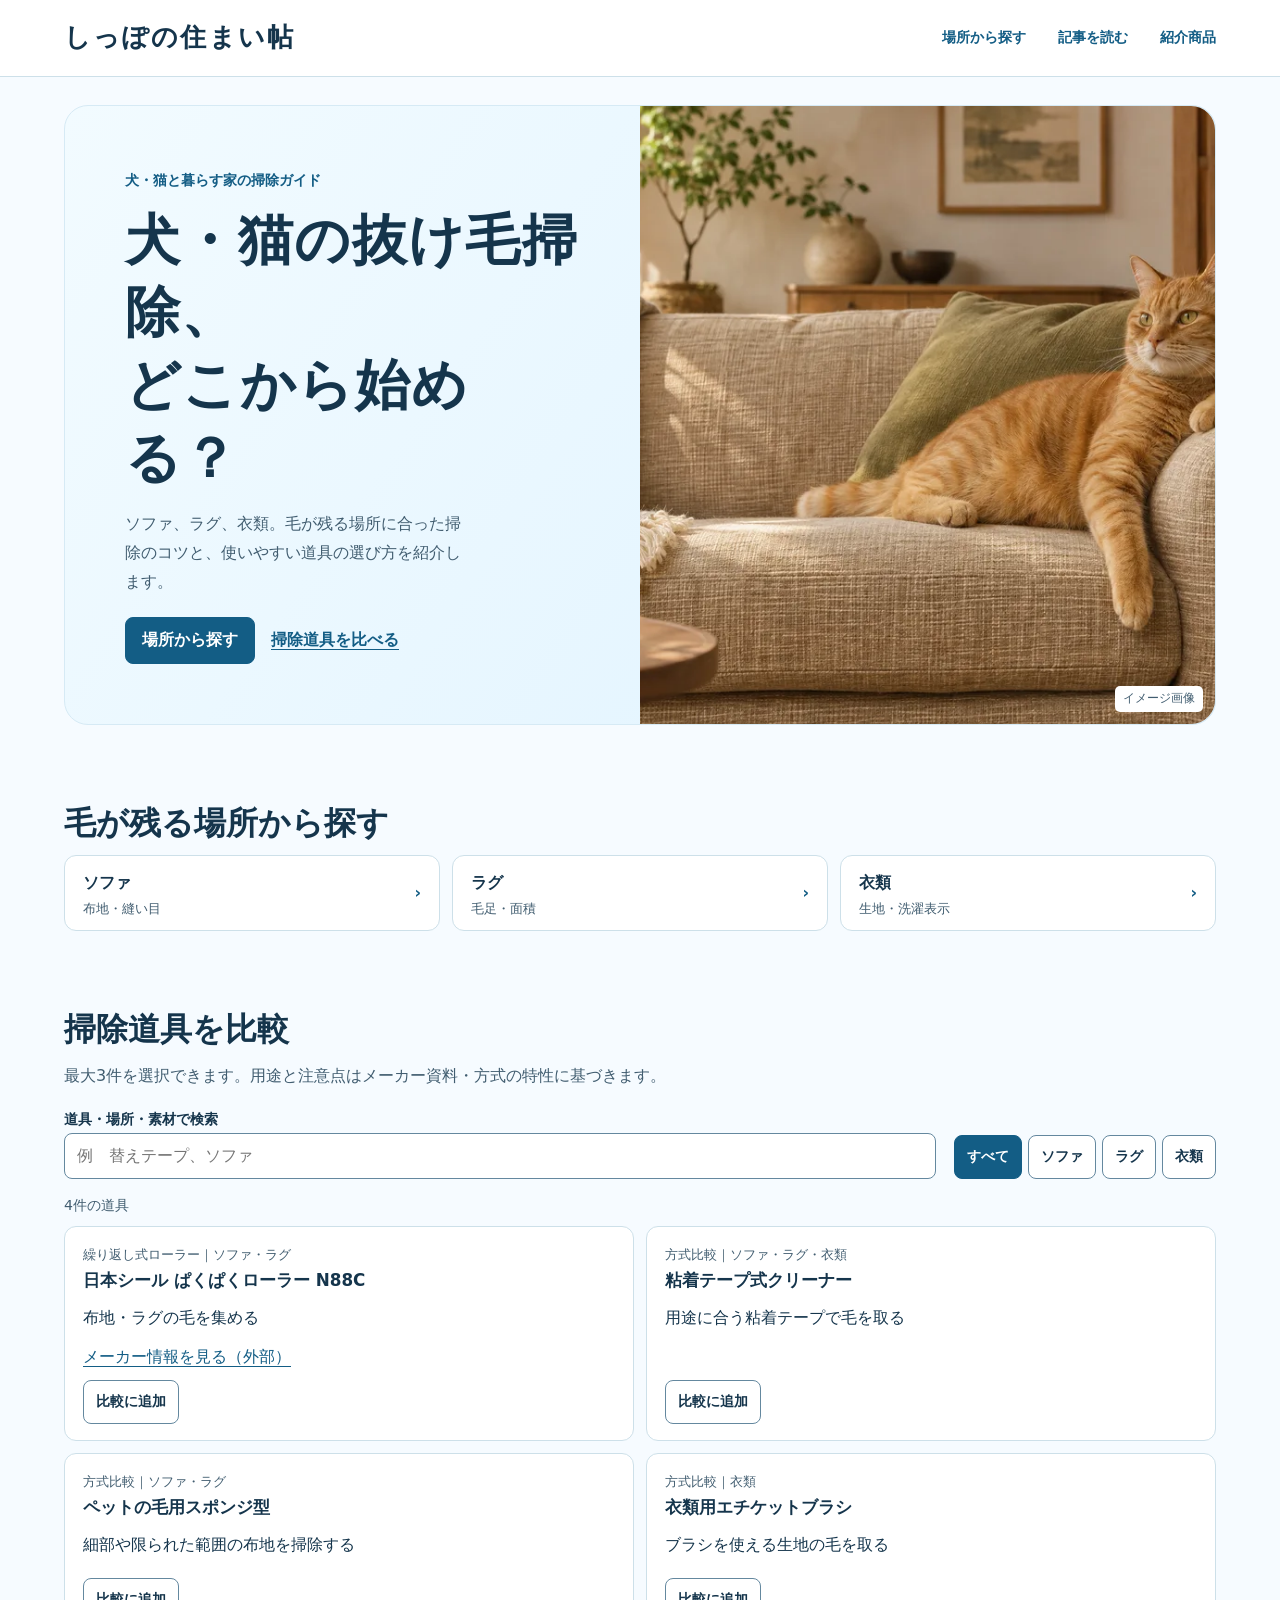
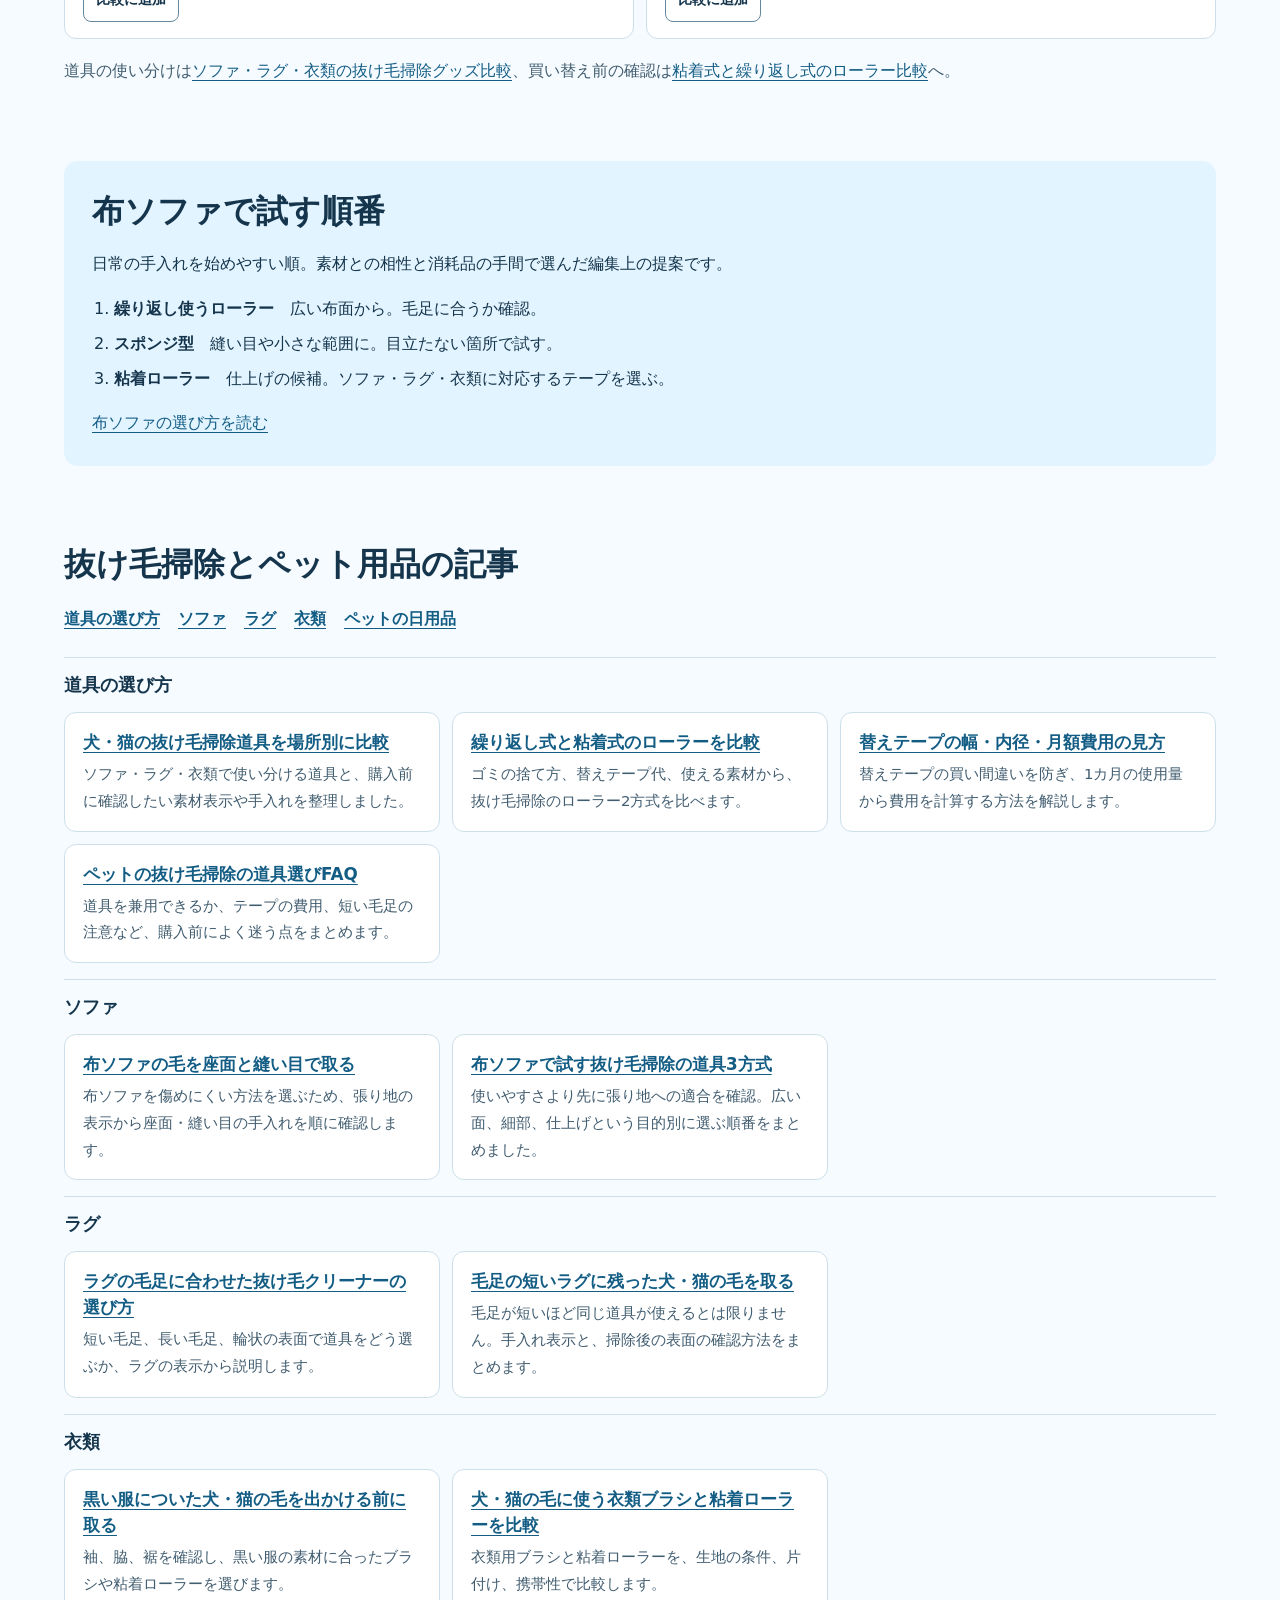
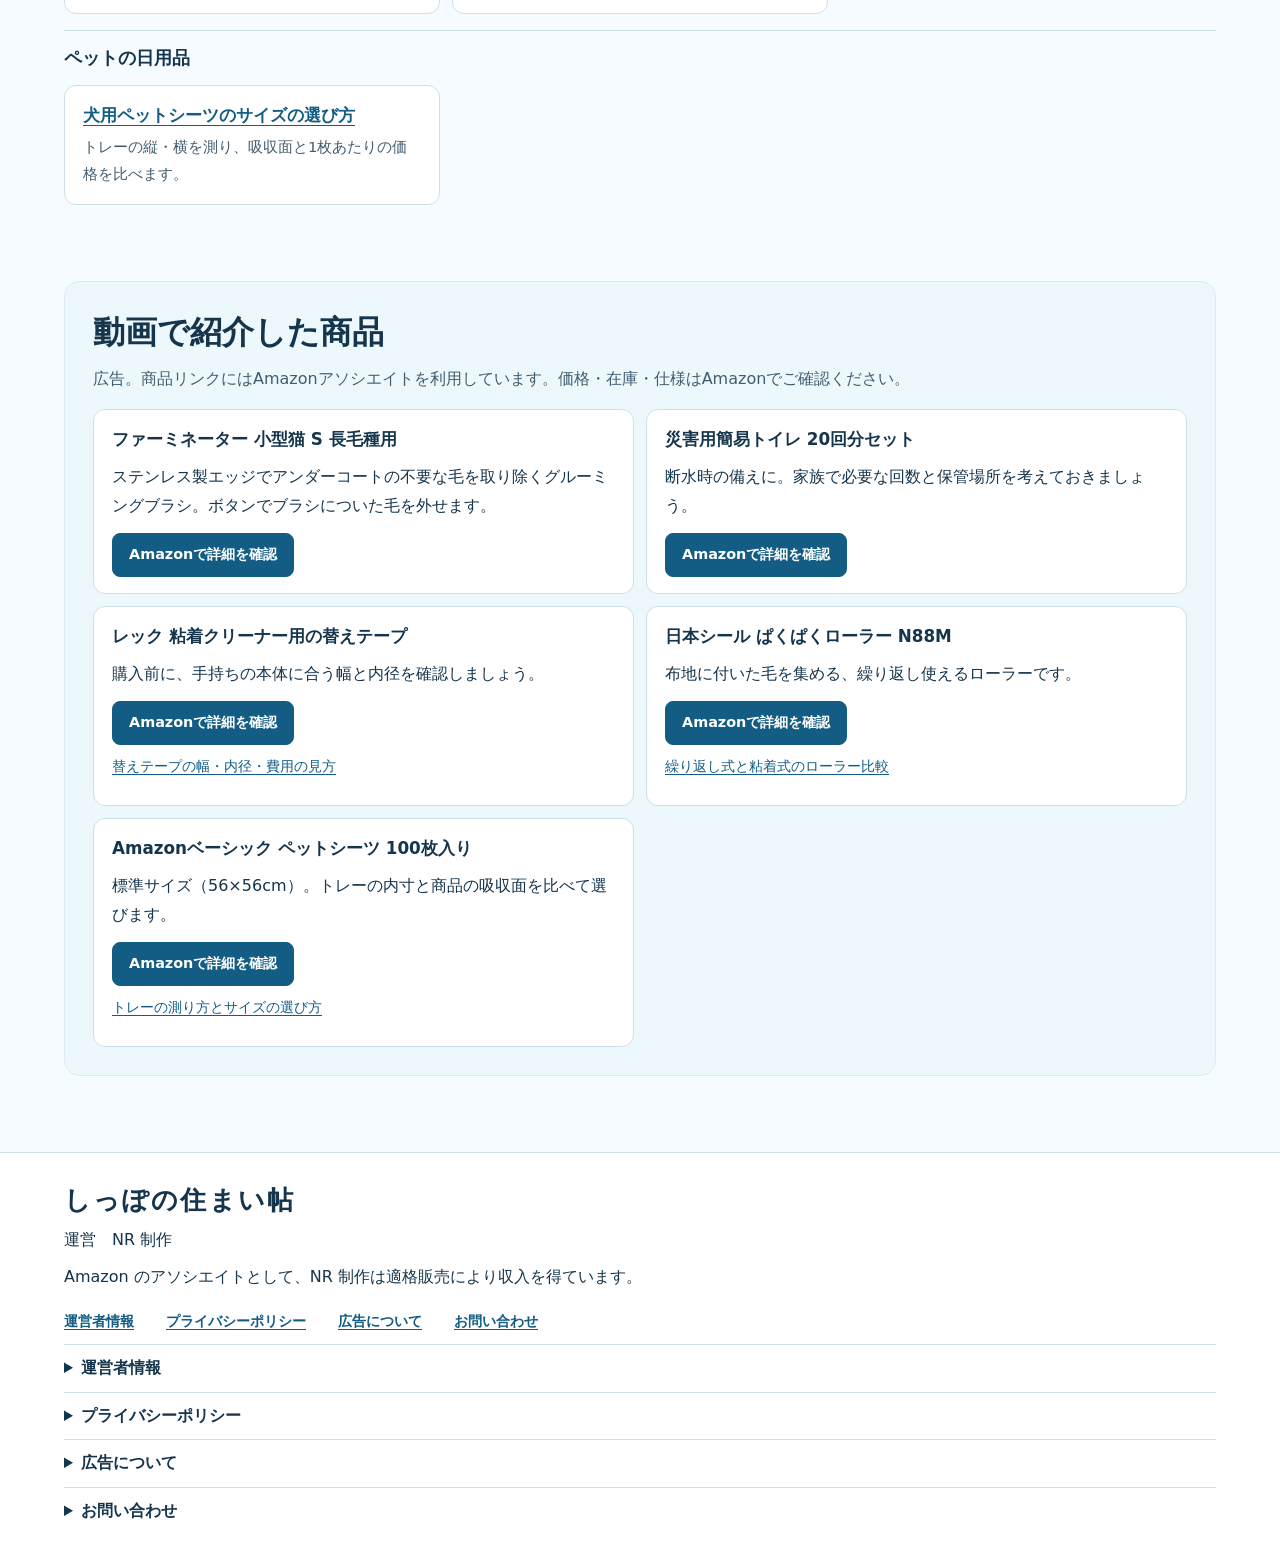
==== commit 0fb5cbc7: "動画で紹介した商品にファーミネーター（B0CF51V4J5）を追加" ====
--- a/index.html
+++ b/index.html
@@ -124,6 +124,11 @@
   <h2 id="intro-products-title">動画で紹介した商品</h2>
   <p class="sectionintro">広告。商品リンクにはAmazonアソシエイトを利用しています。価格・在庫・仕様はAmazonでご確認ください。</p>
   <div class="shop-grid">
+    <article class="tile">
+      <h3>ファーミネーター 小型猫 S 長毛種用</h3>
+      <p>ステンレス製エッジでアンダーコートの不要な毛を取り除くグルーミングブラシ。ボタンでブラシについた毛を外せます。</p>
+      <a class="cta" href="https://www.amazon.co.jp/dp/B0CF51V4J5?tag=ketokurasu-22" target="_blank" rel="sponsored nofollow noopener" aria-label="ファーミネーター 小型猫 S 長毛種用の詳細をAmazonで確認（広告）">Amazonで詳細を確認</a>
+    </article>
     <article class="tile">
       <h3>災害用簡易トイレ 20回分セット</h3>
       <p>断水時の備えに。家族で必要な回数と保管場所を考えておきましょう。</p>
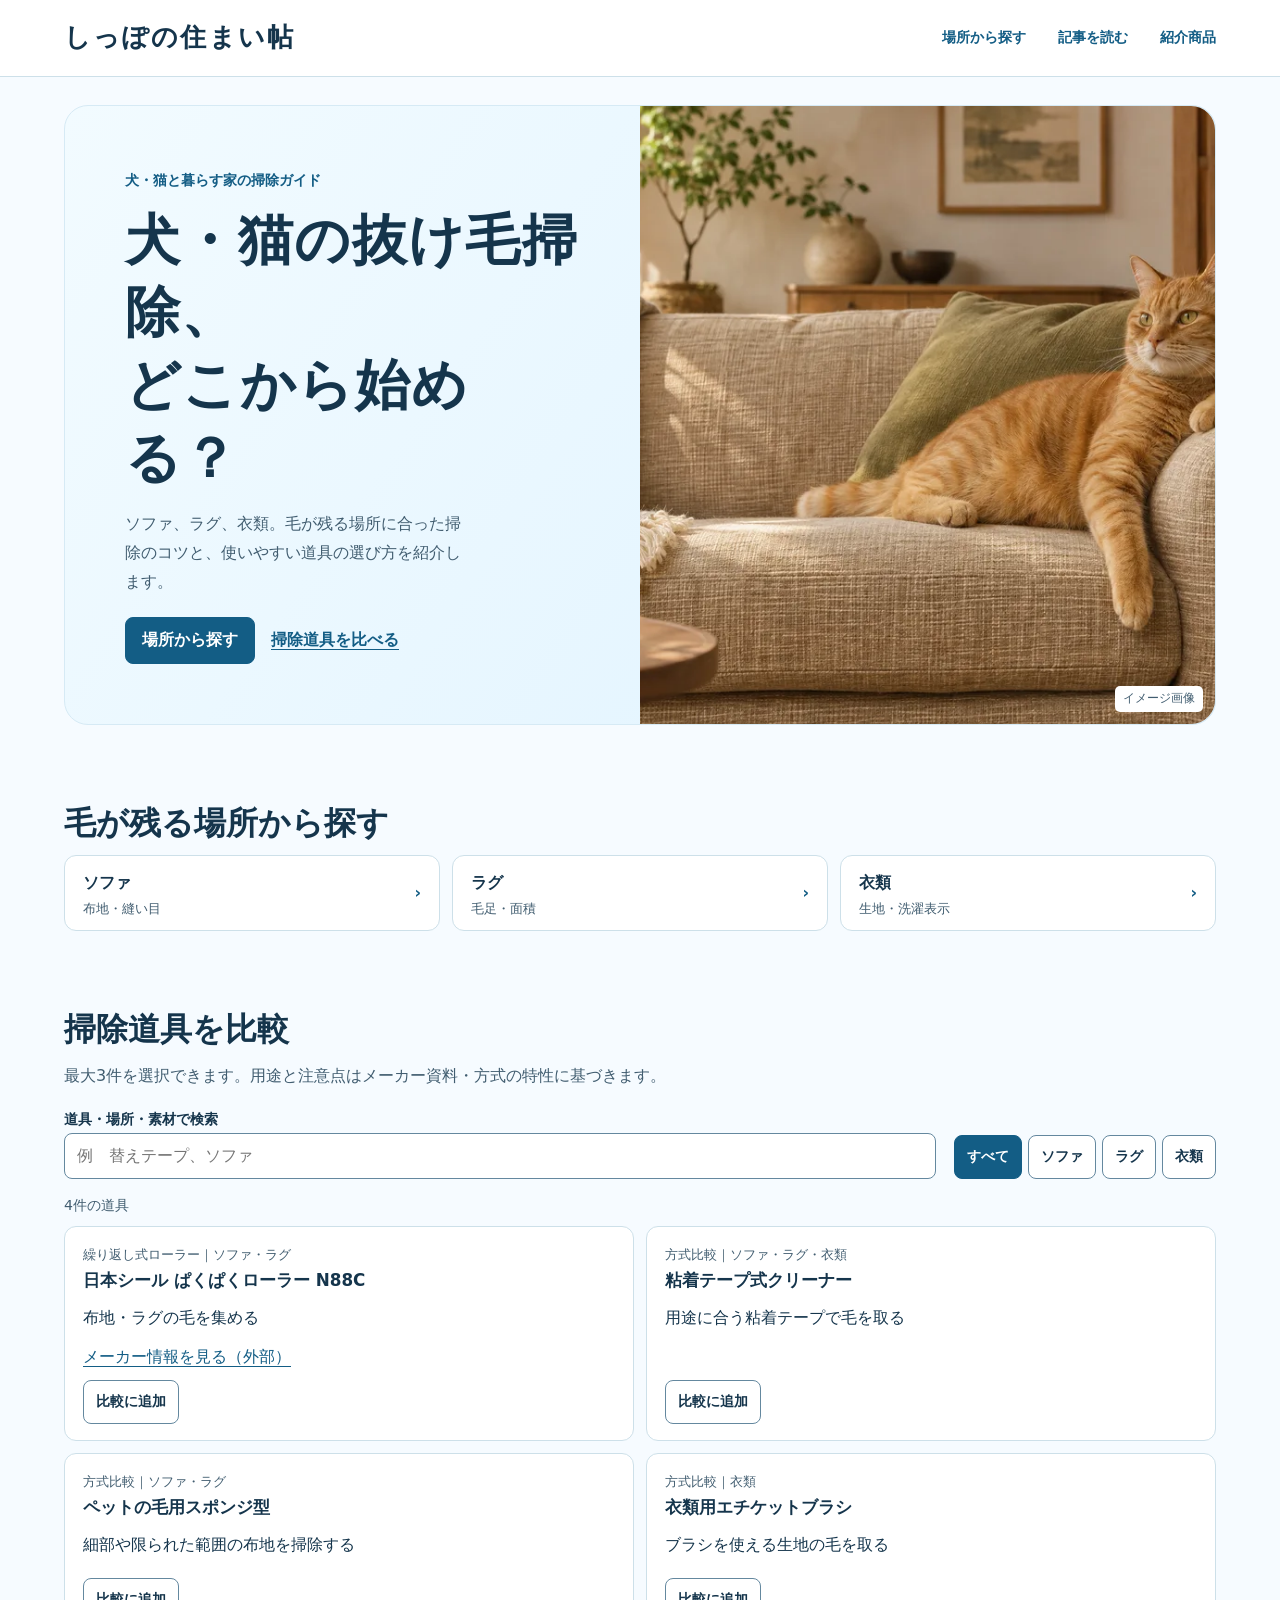
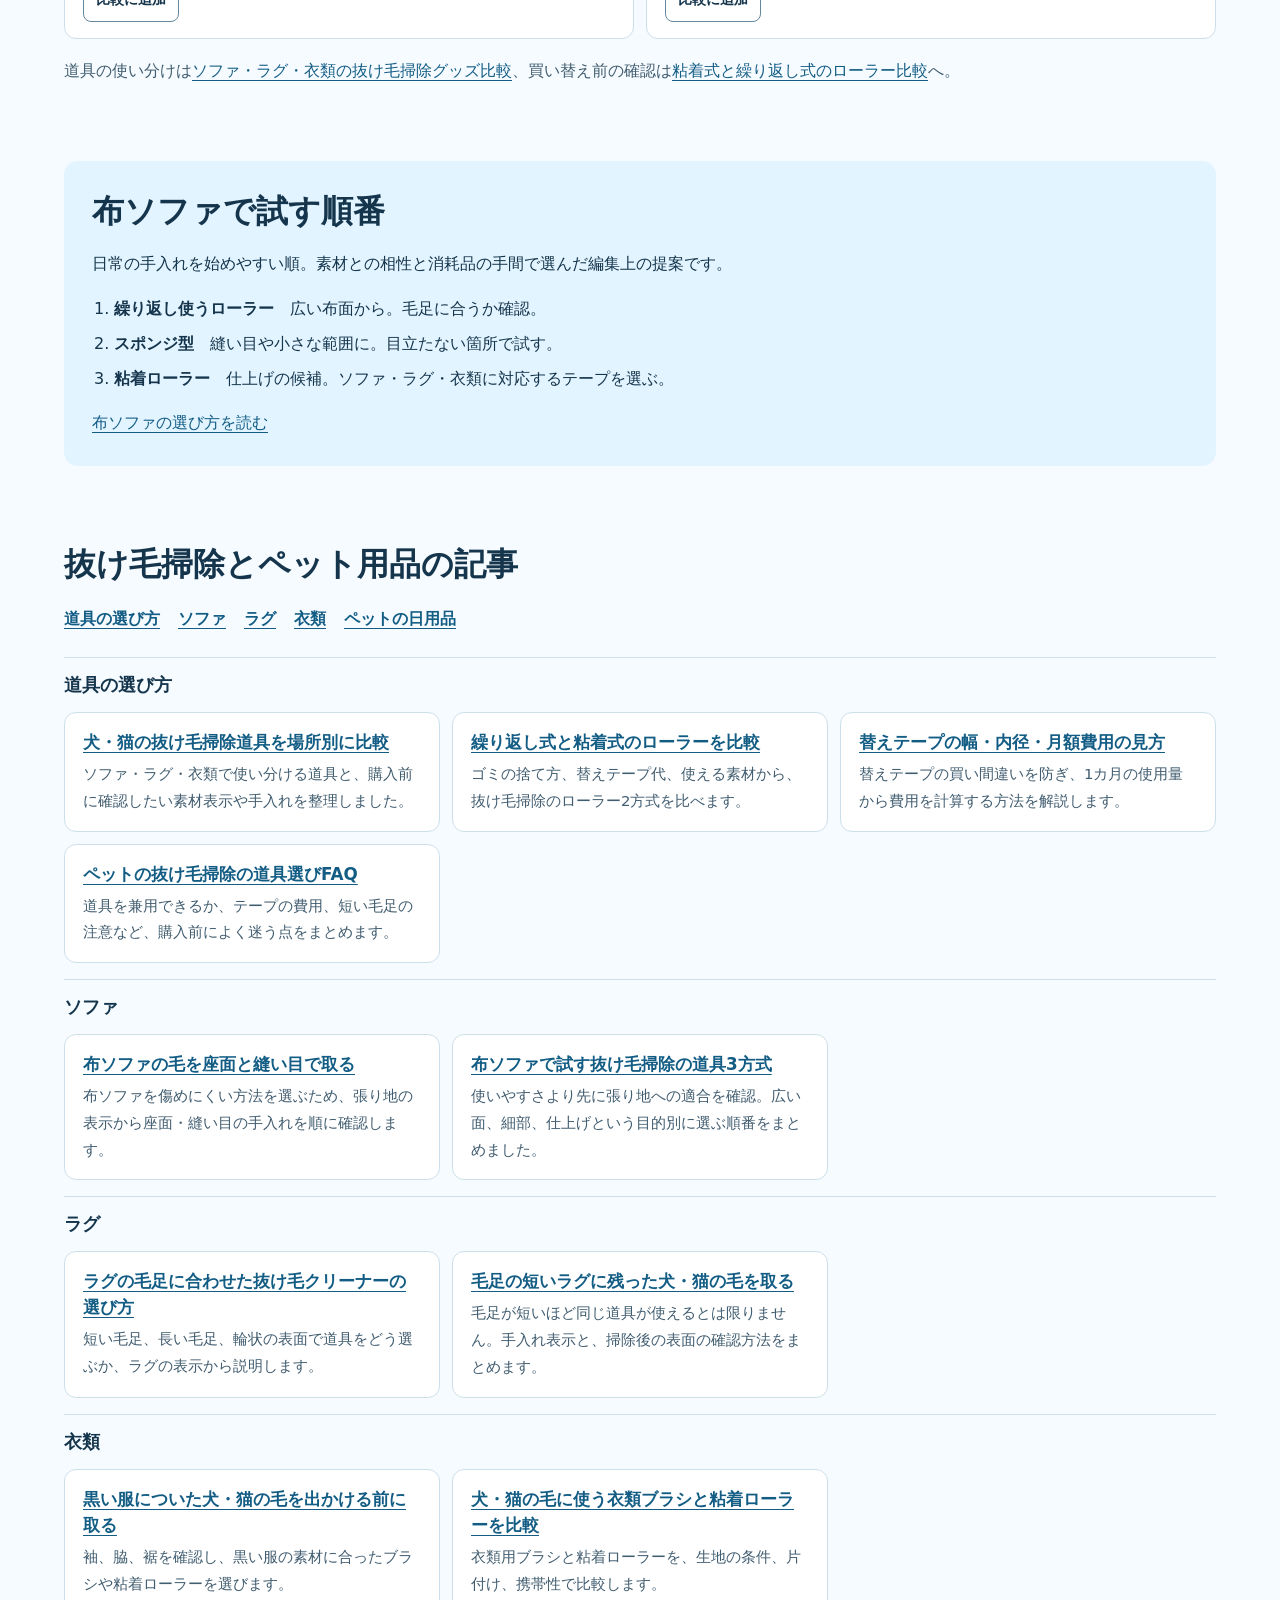
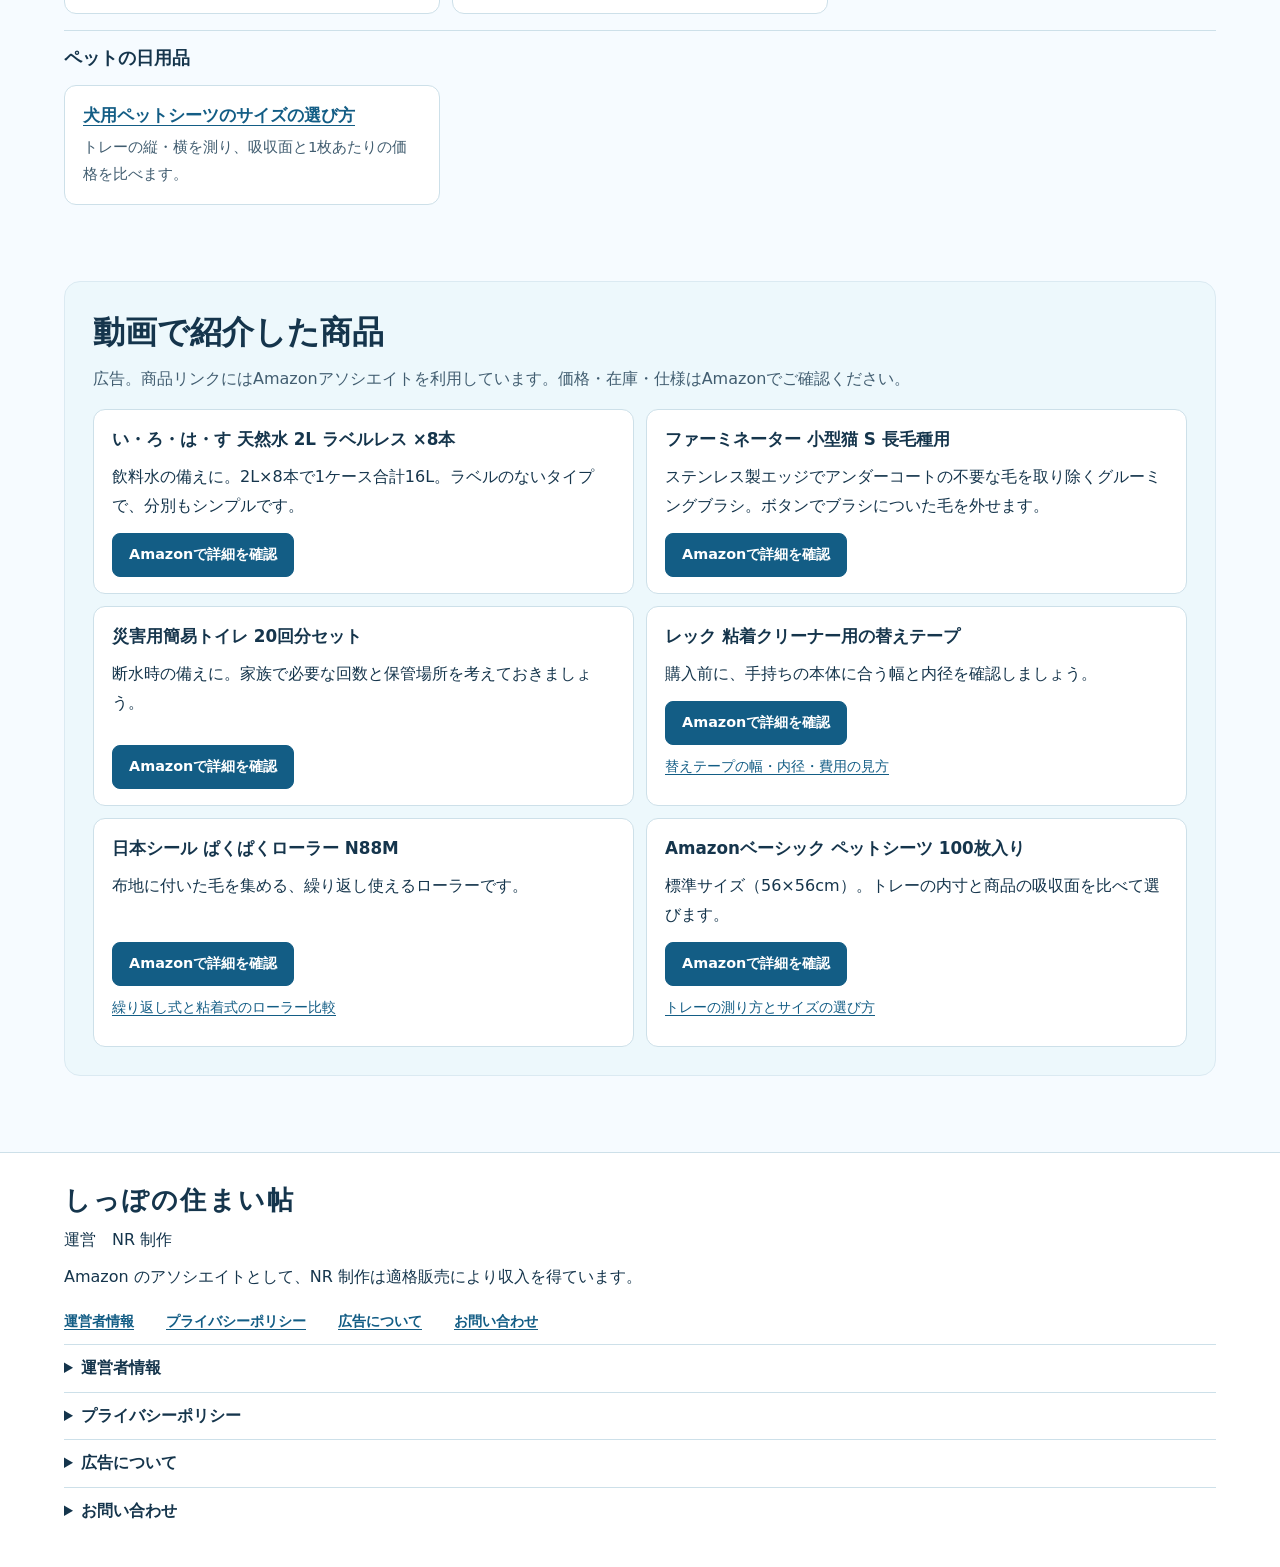
==== commit 9b83d078: "Add I LOHAS water to featured products" ====
--- a/index.html
+++ b/index.html
@@ -124,6 +124,11 @@
   <h2 id="intro-products-title">動画で紹介した商品</h2>
   <p class="sectionintro">広告。商品リンクにはAmazonアソシエイトを利用しています。価格・在庫・仕様はAmazonでご確認ください。</p>
   <div class="shop-grid">
+    <article class="tile">
+      <h3>い・ろ・は・す 天然水 2L ラベルレス ×8本</h3>
+      <p>飲料水の備えに。2L×8本で1ケース合計16L。ラベルのないタイプで、分別もシンプルです。</p>
+      <a class="cta" href="https://www.amazon.co.jp/dp/B08TV9VDR7?tag=ketokurasu-22" target="_blank" rel="sponsored nofollow noopener" aria-label="い・ろ・は・す 天然水 2L ラベルレス ×8本の詳細をAmazonで確認（広告）">Amazonで詳細を確認</a>
+    </article>
     <article class="tile">
       <h3>ファーミネーター 小型猫 S 長毛種用</h3>
       <p>ステンレス製エッジでアンダーコートの不要な毛を取り除くグルーミングブラシ。ボタンでブラシについた毛を外せます。</p>
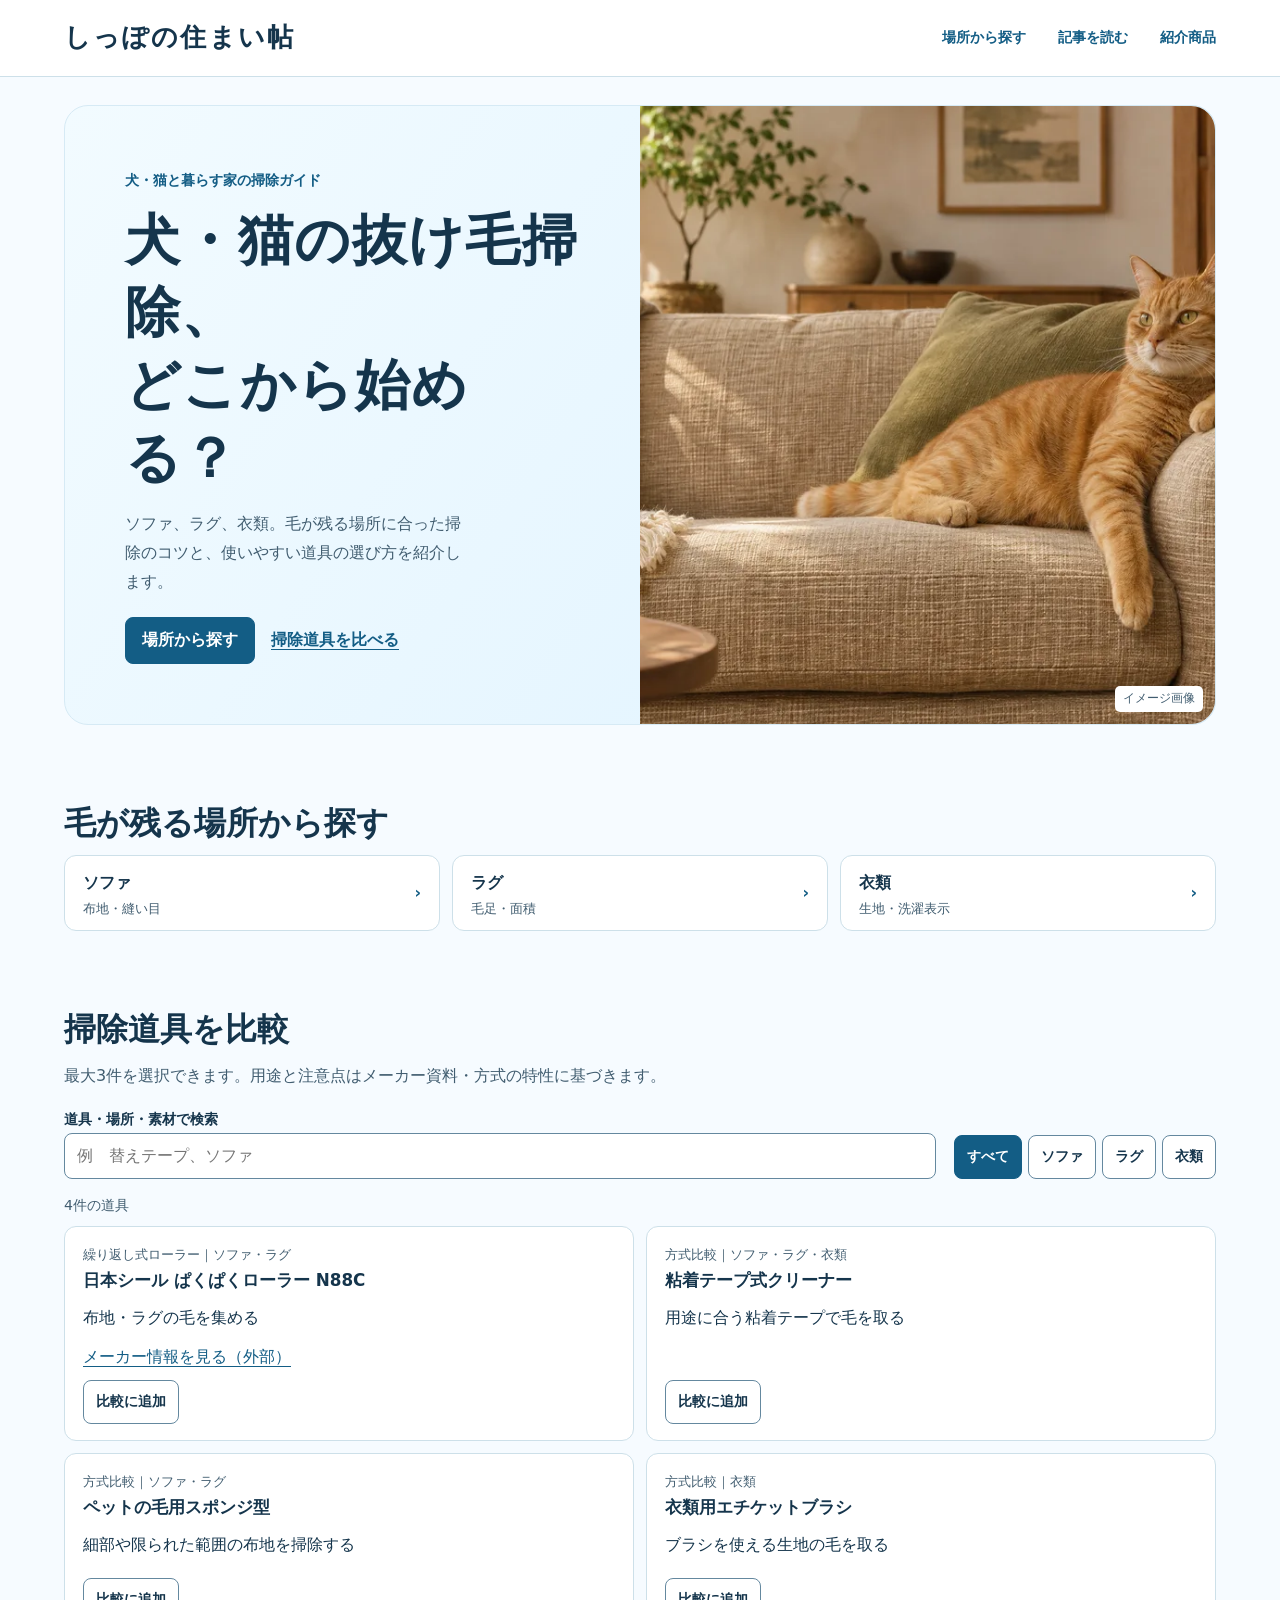
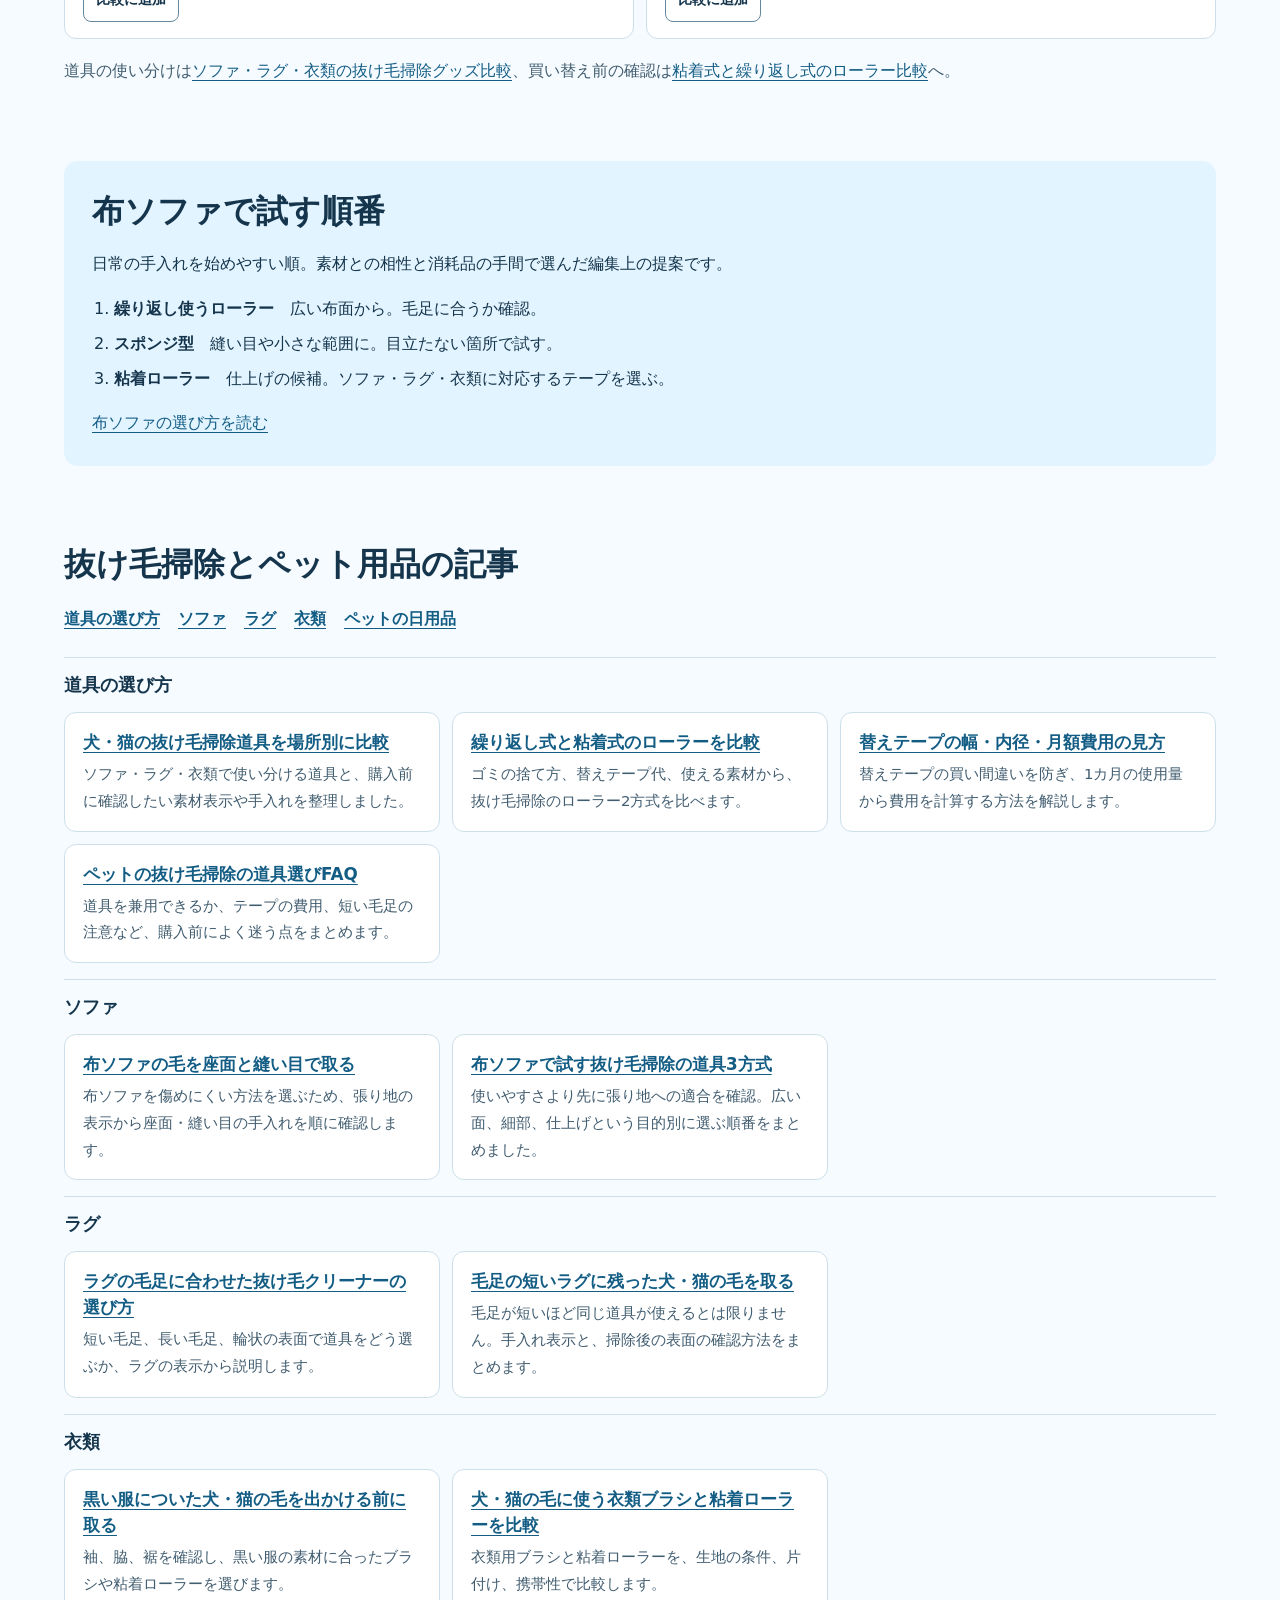
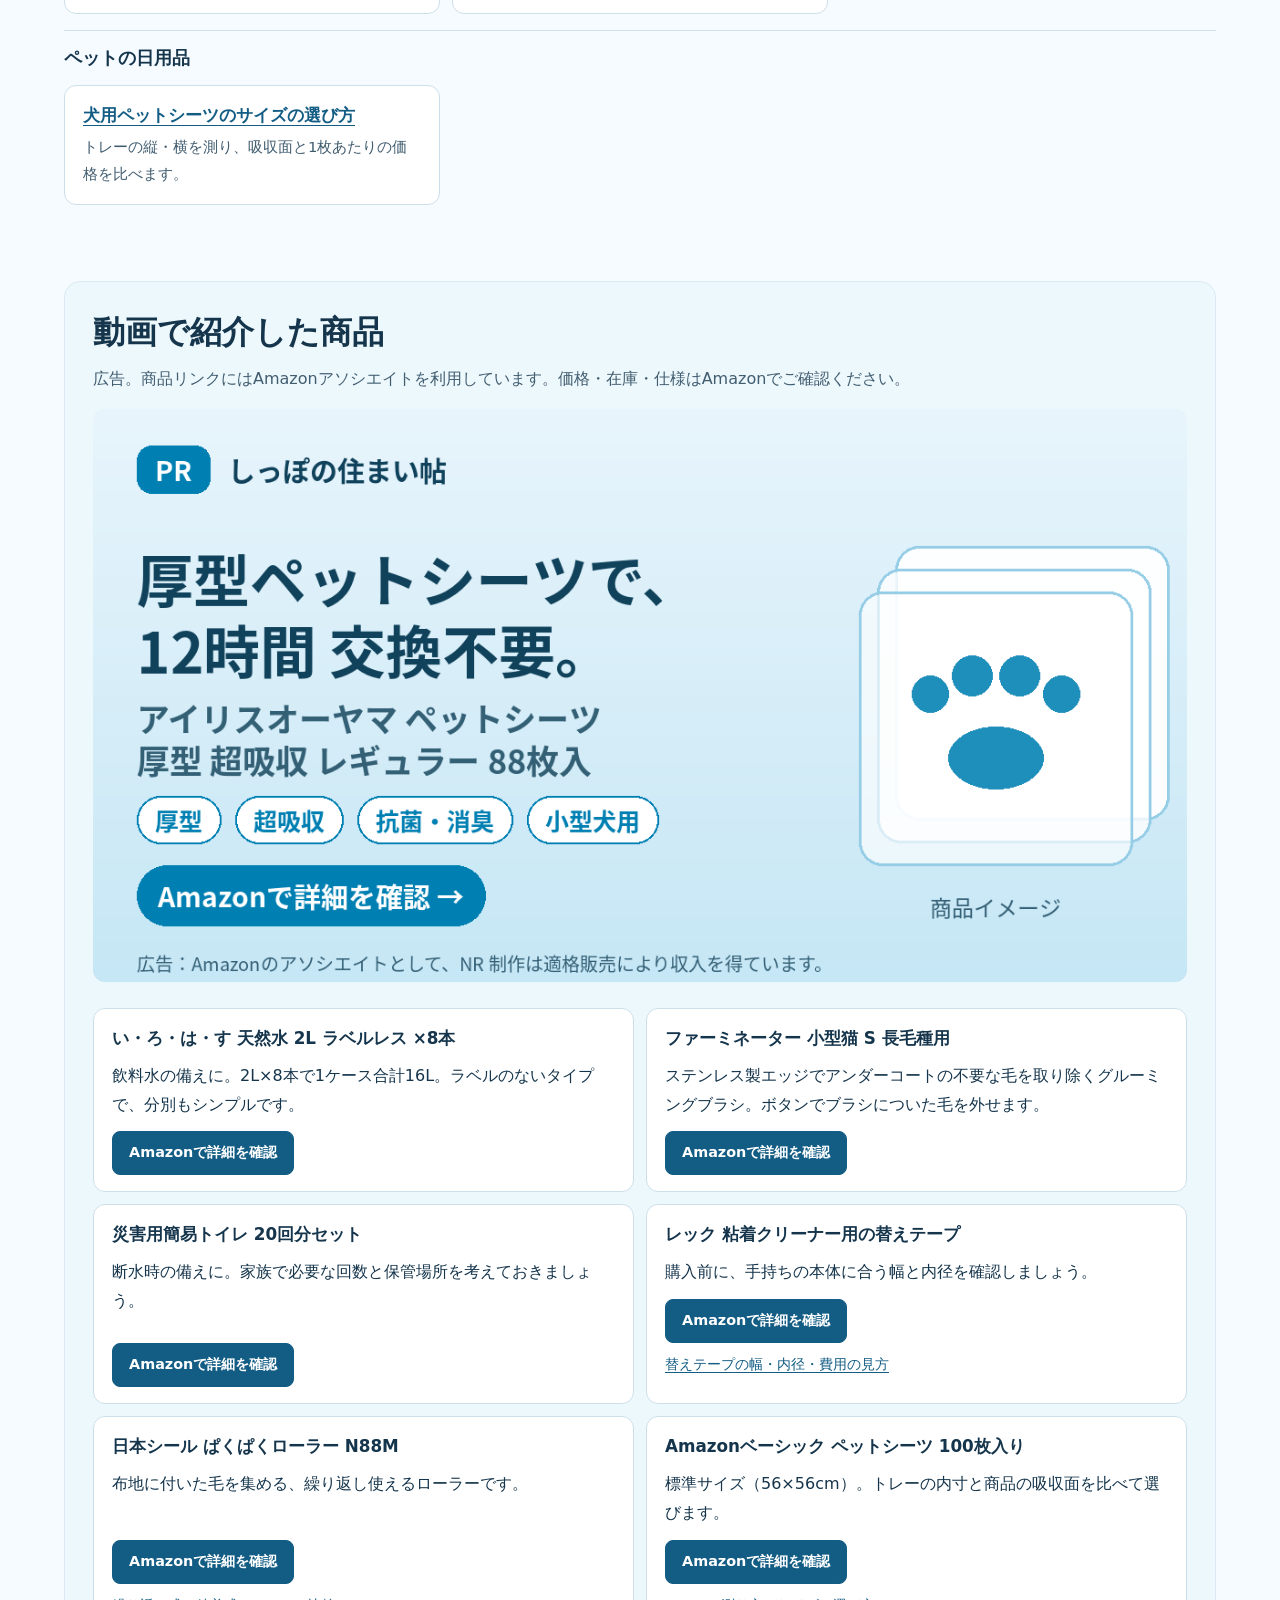
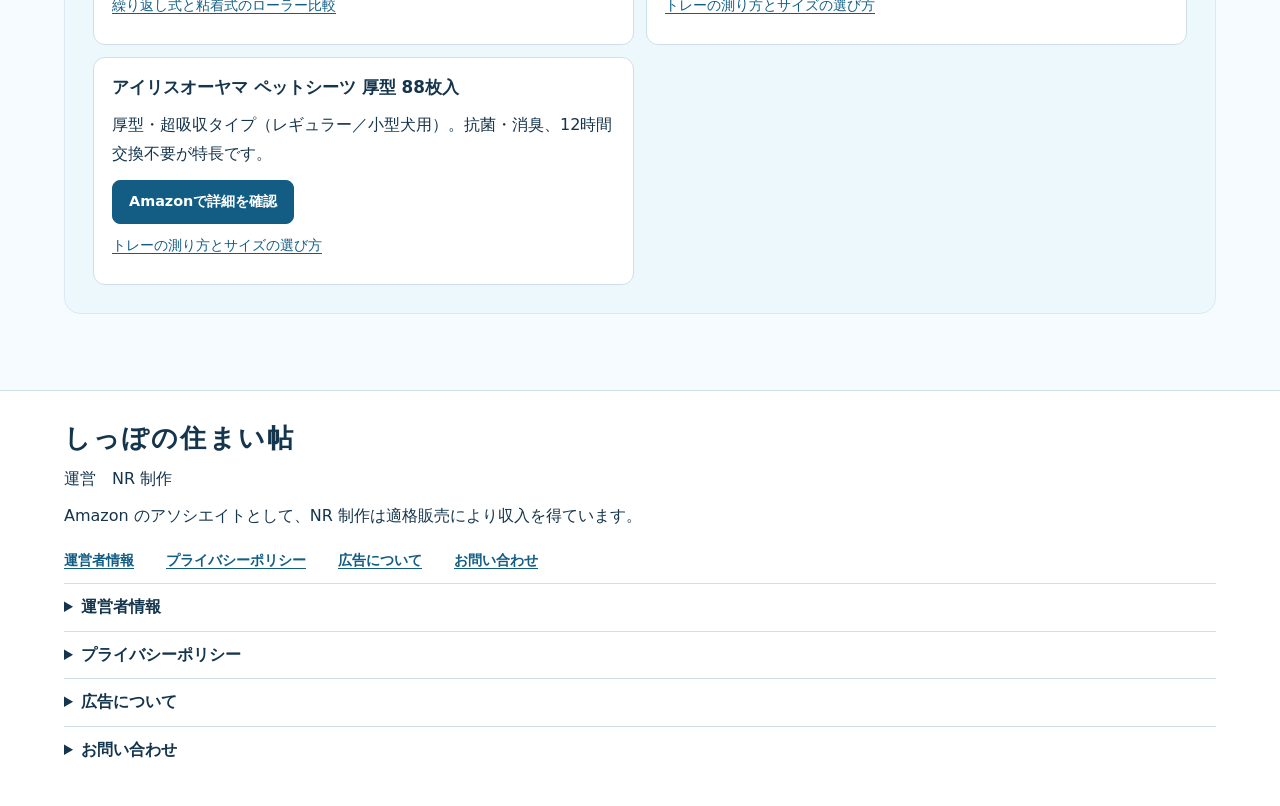
==== commit 5fd2f0e9: "Add IRIS OHYAMA pet sheets banner and tile" ====
--- a/index.html
+++ b/index.html
@@ -123,6 +123,7 @@
 <section class="section shop" id="featured-products" aria-labelledby="intro-products-title">
   <h2 id="intro-products-title">動画で紹介した商品</h2>
   <p class="sectionintro">広告。商品リンクにはAmazonアソシエイトを利用しています。価格・在庫・仕様はAmazonでご確認ください。</p>
+  <p><a href="https://www.amazon.co.jp/dp/B089BKWHX6?tag=ketokurasu-22" target="_blank" rel="sponsored nofollow noopener" aria-label="アイリスオーヤマ ペットシーツ 厚型 超吸収 レギュラー 88枚入の詳細をAmazonで確認（広告）"><img src="assets/banner-iris-petsheets.png" alt="PR：厚型ペットシーツで、12時間 交換不要。アイリスオーヤマ ペットシーツ 厚型 超吸収 レギュラー 88枚入（商品イメージ）" style="max-width:100%;height:auto;border-radius:12px;"></a></p>
   <div class="shop-grid">
     <article class="tile">
       <h3>い・ろ・は・す 天然水 2L ラベルレス ×8本</h3>
@@ -155,6 +156,12 @@
       <h3>Amazonベーシック ペットシーツ 100枚入り</h3>
       <p>標準サイズ（56×56cm）。トレーの内寸と商品の吸収面を比べて選びます。</p>
       <a class="cta" href="https://www.amazon.co.jp/dp/B00MW8G62E?tag=ketokurasu-22" target="_blank" rel="sponsored nofollow noopener" aria-label="Amazonベーシック ペットシーツ 100枚入りの詳細をAmazonで確認（広告）">Amazonで詳細を確認</a>
+      <a class="guide-link" href="guide/pet-sheet-sizing.html">トレーの測り方とサイズの選び方</a>
+    </article>
+    <article class="tile">
+      <h3>アイリスオーヤマ ペットシーツ 厚型 88枚入</h3>
+      <p>厚型・超吸収タイプ（レギュラー／小型犬用）。抗菌・消臭、12時間交換不要が特長です。</p>
+      <a class="cta" href="https://www.amazon.co.jp/dp/B089BKWHX6?tag=ketokurasu-22" target="_blank" rel="sponsored nofollow noopener" aria-label="アイリスオーヤマ ペットシーツ 厚型 88枚入の詳細をAmazonで確認（広告）">Amazonで詳細を確認</a>
       <a class="guide-link" href="guide/pet-sheet-sizing.html">トレーの測り方とサイズの選び方</a>
     </article>
   </div>
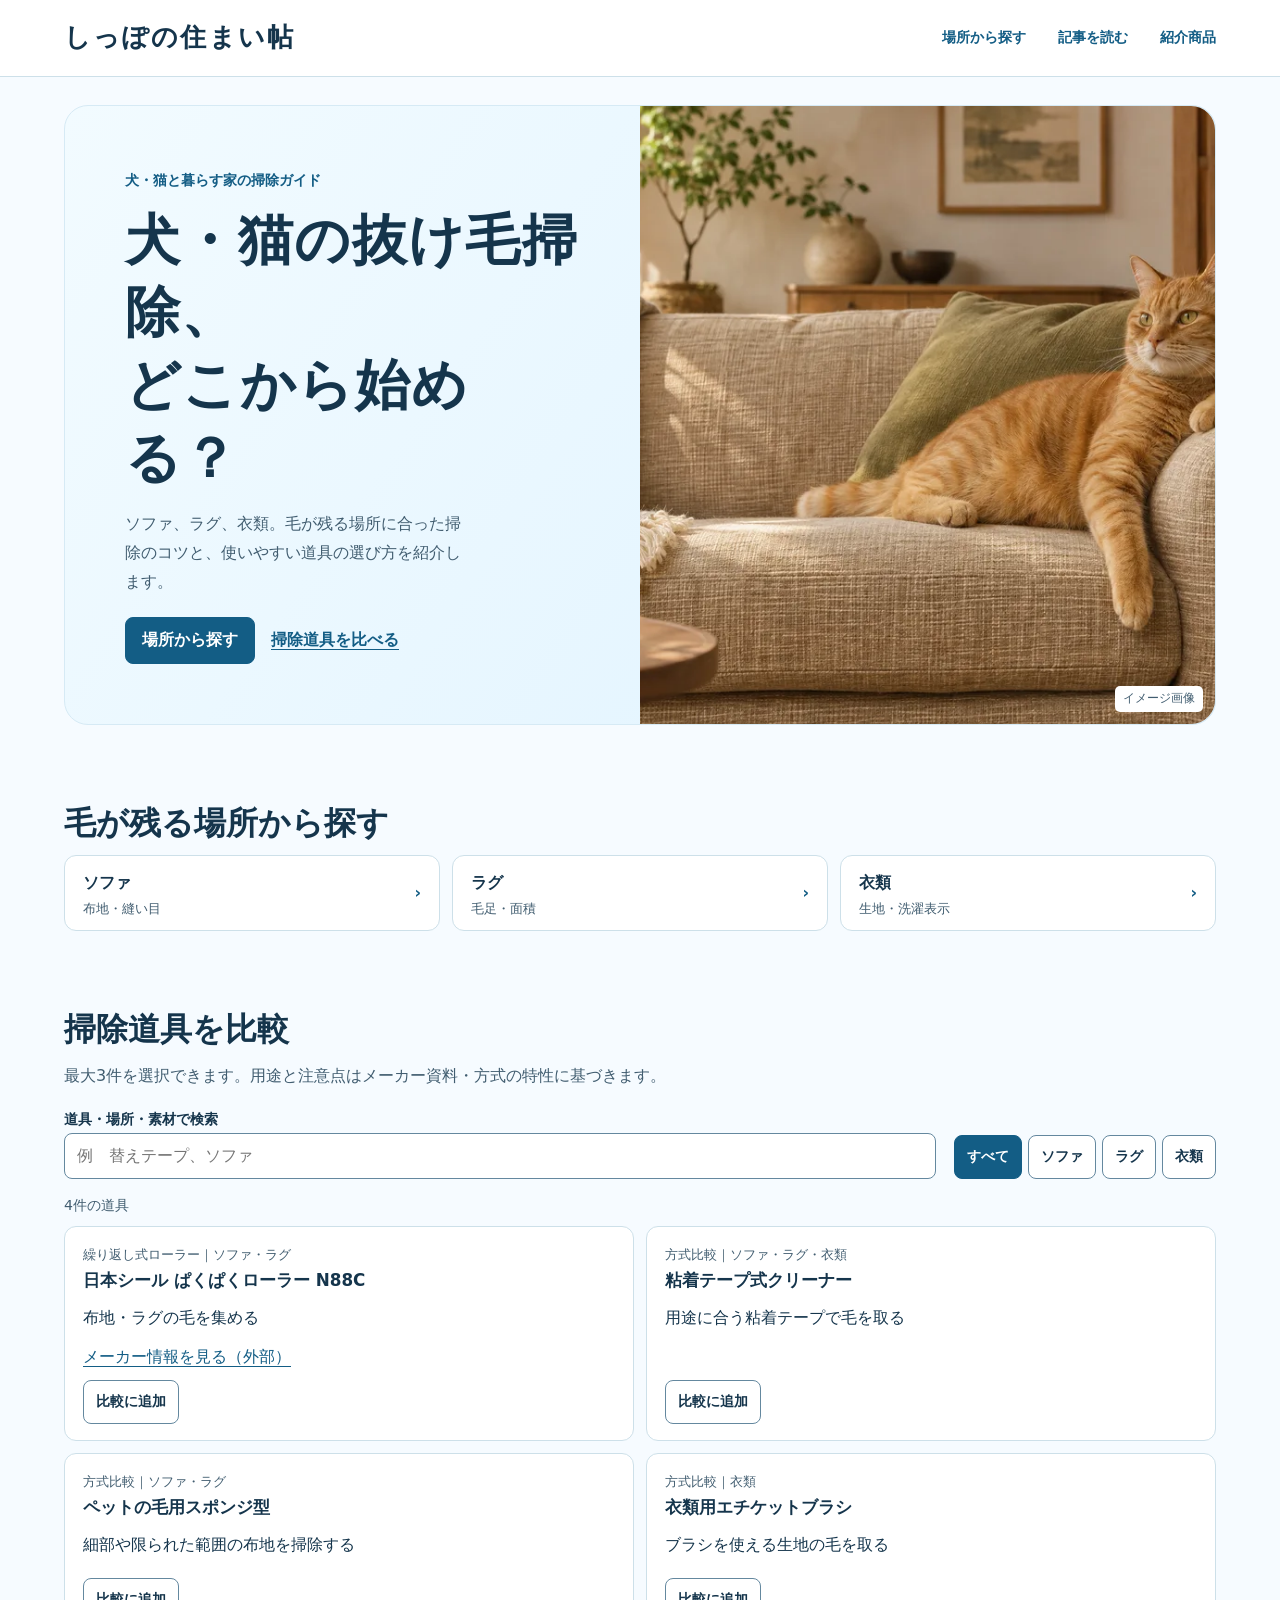
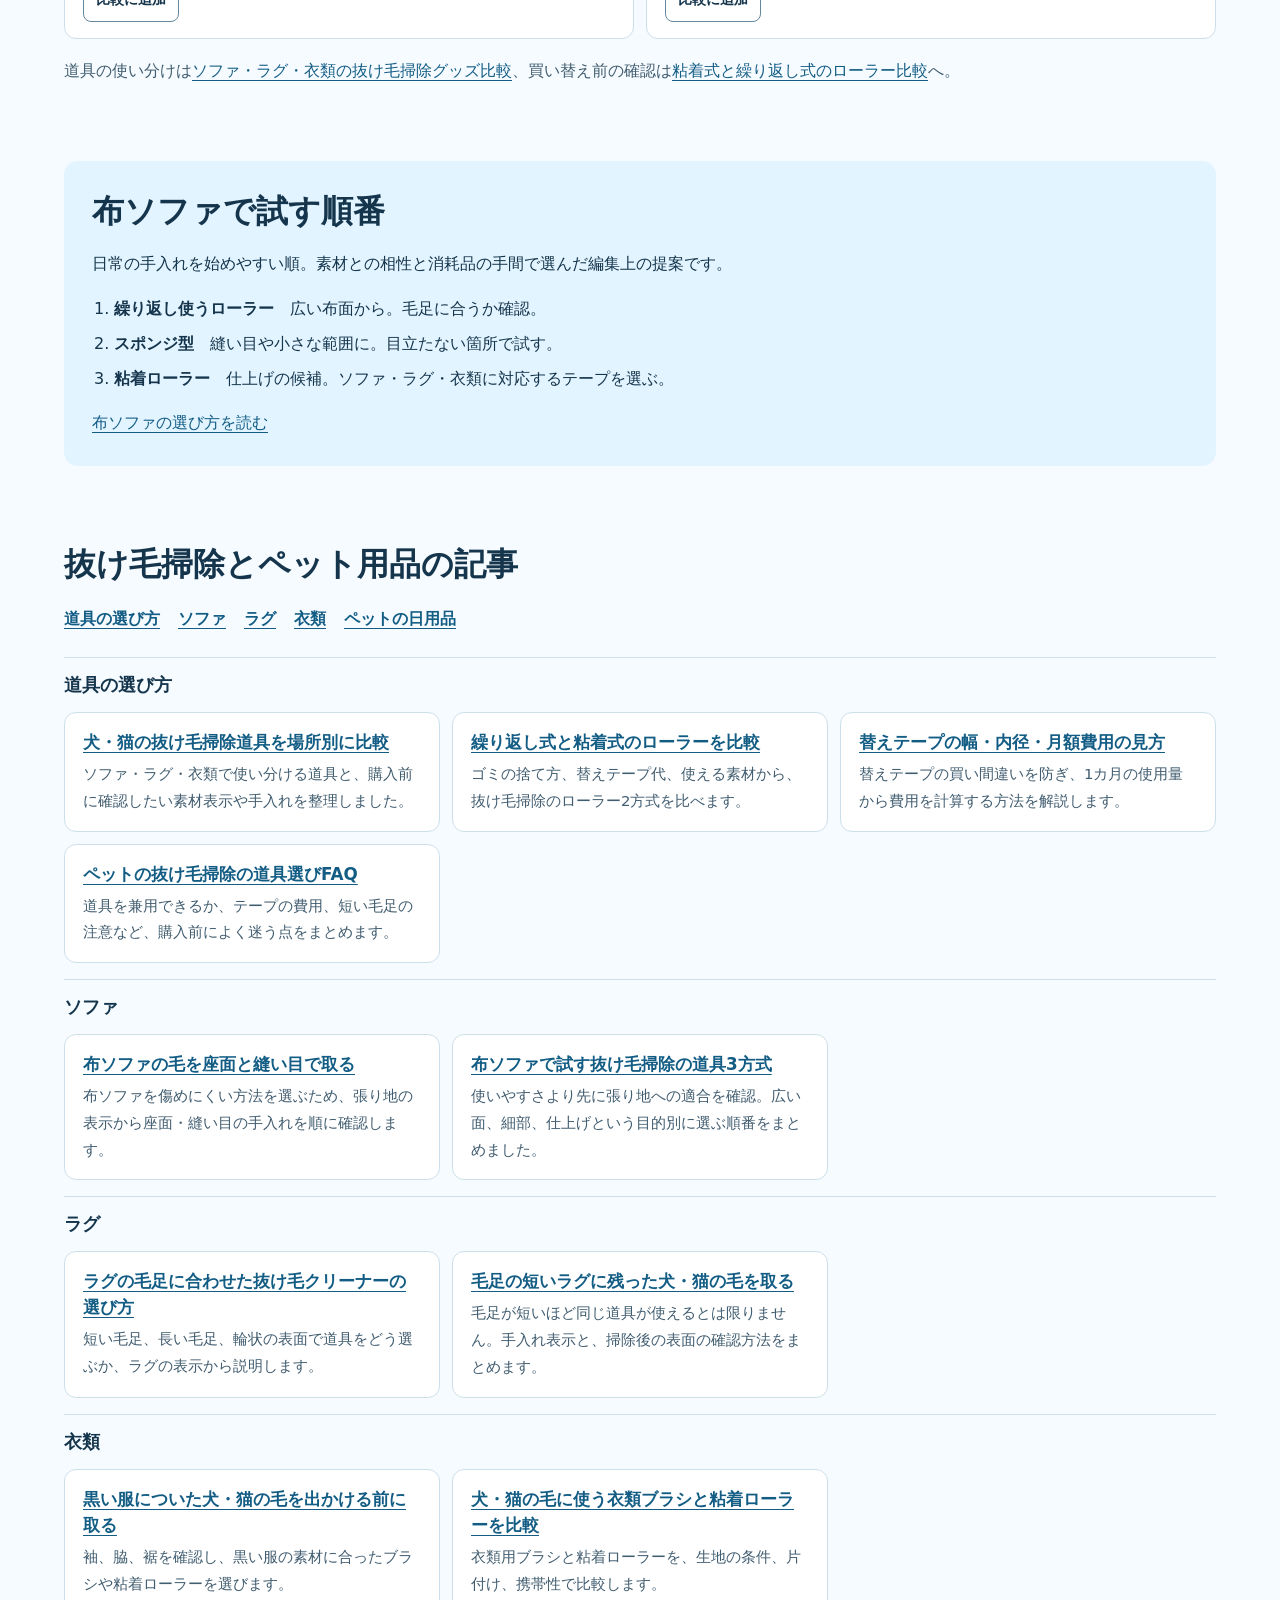
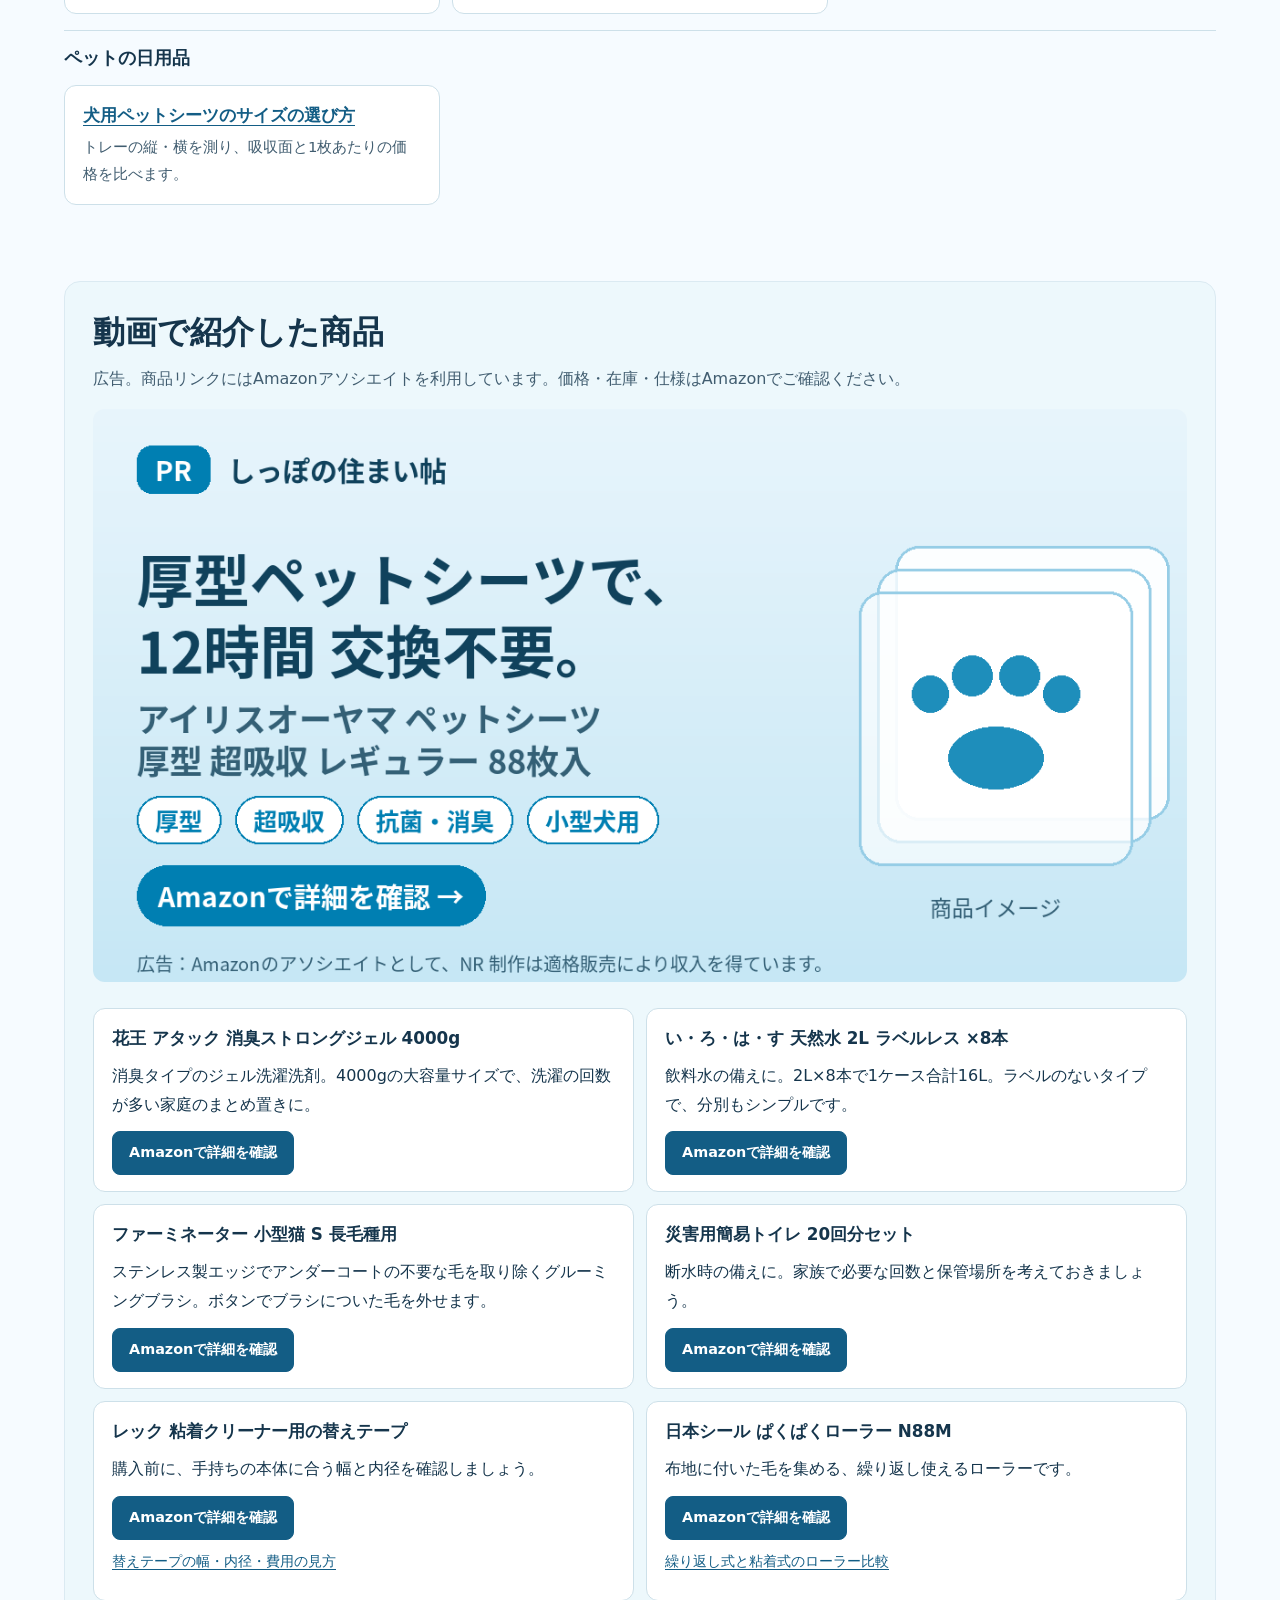
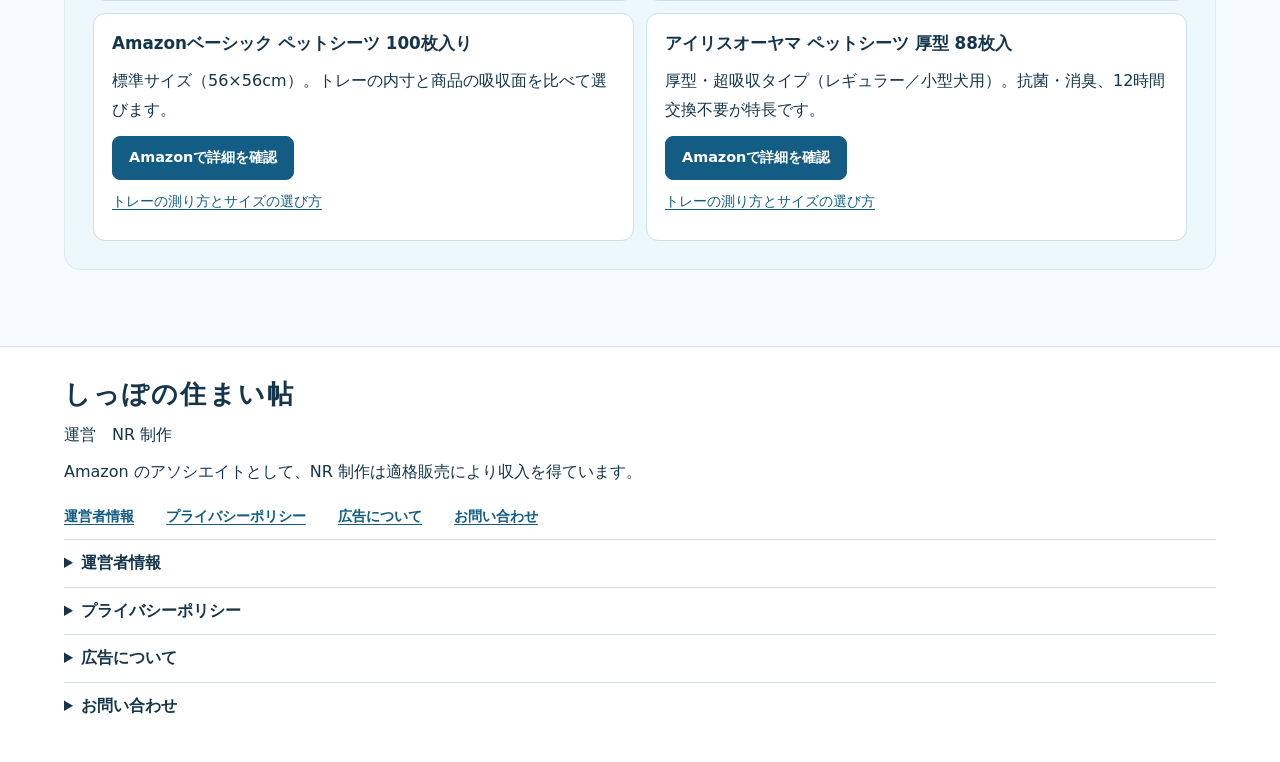
==== commit c83c0933: "Add product #8 tile (Kao Attack gel 4000g)" ====
--- a/index.html
+++ b/index.html
@@ -12,11 +12,12 @@
 <meta property="og:title" content="犬・猫の抜け毛掃除ガイド｜ソファ・ラグ・服の毛取り｜しっぽの住まい帖">
 <meta property="og:description" content="犬・猫の抜け毛を布ソファ・ラグ・服から取る方法を場所別に解説。粘着ローラー、繰り返し式ローラー、衣類ブラシを比較できます。">
 <meta property="og:url" content="https://higenori36-beep.github.io/ketokurasu/">
-<meta property="og:image" content="https://higenori36-beep.github.io/ketokurasu/assets/sofa-cat.webp">
-<meta property="og:image:width" content="1000">
-<meta property="og:image:height" content="667">
-<meta property="og:image:alt" content="リネン調のソファでくつろぐ茶トラの猫">
+<meta property="og:image" content="https://higenori36-beep.github.io/ketokurasu/assets/og-iris-petsheets.jpg">
+<meta property="og:image:width" content="1536">
+<meta property="og:image:height" content="1024">
+<meta property="og:image:alt" content="PR：お留守番にも、厚型ペットシーツ。アイリスオーヤマ 超吸収ペットシーツ レギュラー 88枚入り">
 <meta name="twitter:card" content="summary_large_image">
+<meta name="twitter:image" content="https://higenori36-beep.github.io/ketokurasu/assets/og-iris-petsheets.jpg">
 <script type="application/ld+json">
 {
   "@context": "https://schema.org",
@@ -125,6 +126,11 @@
   <p class="sectionintro">広告。商品リンクにはAmazonアソシエイトを利用しています。価格・在庫・仕様はAmazonでご確認ください。</p>
   <p><a href="https://www.amazon.co.jp/dp/B089BKWHX6?tag=ketokurasu-22" target="_blank" rel="sponsored nofollow noopener" aria-label="アイリスオーヤマ ペットシーツ 厚型 超吸収 レギュラー 88枚入の詳細をAmazonで確認（広告）"><img src="assets/banner-iris-petsheets.png" alt="PR：厚型ペットシーツで、12時間 交換不要。アイリスオーヤマ ペットシーツ 厚型 超吸収 レギュラー 88枚入（商品イメージ）" style="max-width:100%;height:auto;border-radius:12px;"></a></p>
   <div class="shop-grid">
+    <article class="tile">
+      <h3>花王 アタック 消臭ストロングジェル 4000g</h3>
+      <p>消臭タイプのジェル洗濯洗剤。4000gの大容量サイズで、洗濯の回数が多い家庭のまとめ置きに。</p>
+      <a class="cta" href="https://www.amazon.co.jp/dp/B0DXDY7836?tag=ketokurasu-22" target="_blank" rel="sponsored nofollow noopener" aria-label="花王 アタック 消臭ストロングジェル 4000gの詳細をAmazonで確認（広告）">Amazonで詳細を確認</a>
+    </article>
     <article class="tile">
       <h3>い・ろ・は・す 天然水 2L ラベルレス ×8本</h3>
       <p>飲料水の備えに。2L×8本で1ケース合計16L。ラベルのないタイプで、分別もシンプルです。</p>
